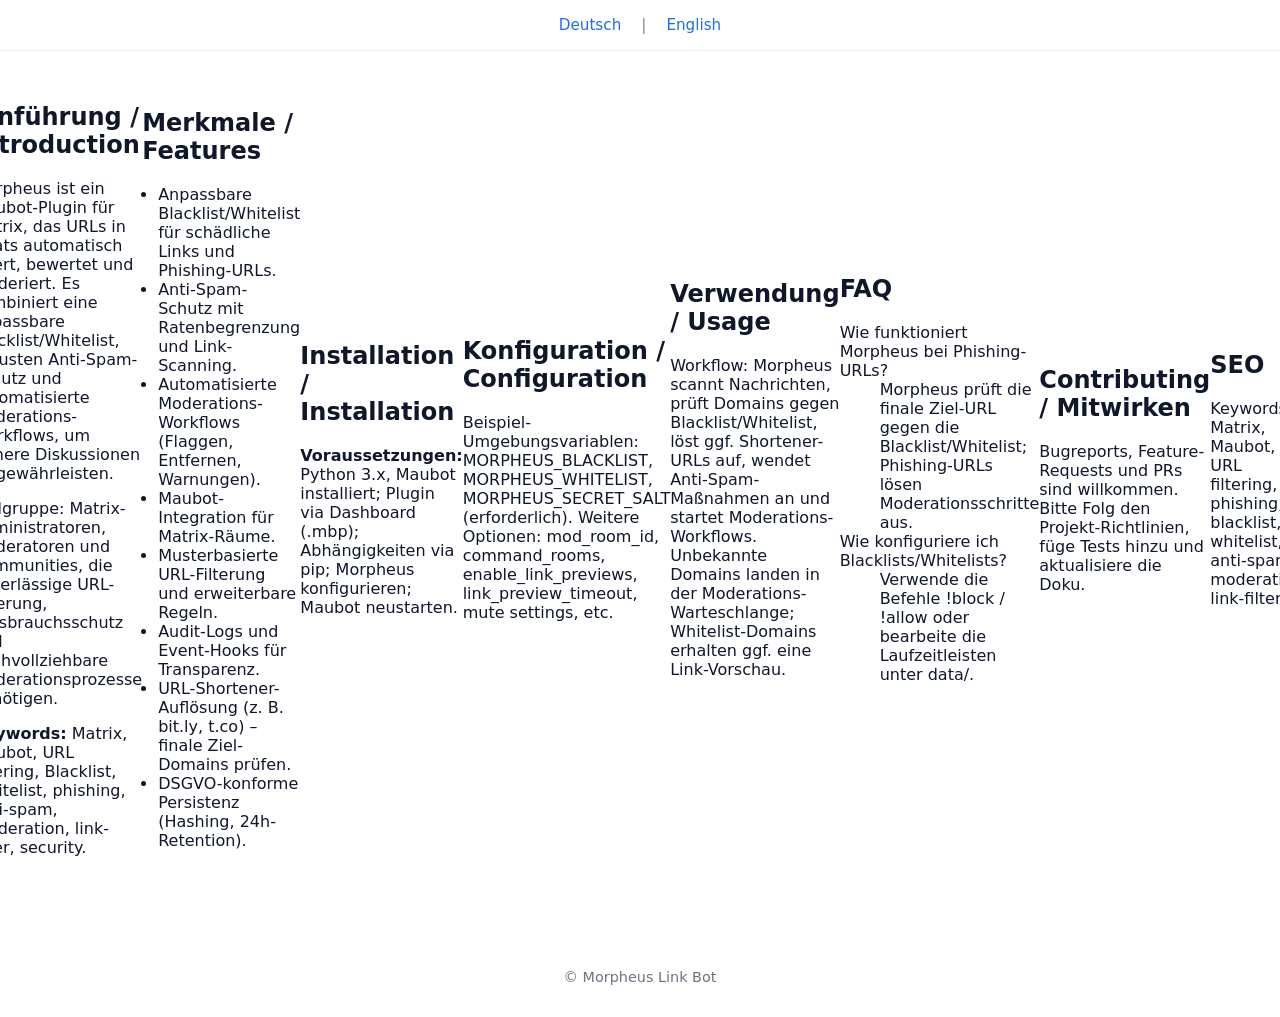
==== de/index.html @ a9783d99 "gh-pages test" ====
<!doctype html>
<html lang="de">
<head>
  <meta charset="utf-8" />
  <meta name="viewport" content="width=device-width, initial-scale=1" />
  <title>Morpheus Link Bot — Erweiterte URL-Filterung für Matrix</title>
  <meta name="description" content="Morpheus ist ein Maubot-Plugin für Matrix. Automatisierte URL-Filterung mit Blacklist/Whitelist, Anti-Spam und Moderations-Workflows. Vollständig DSGVO-konform." />
  <link rel="stylesheet" href="../assets/css/styles.css" />
  <link rel="alternate" href="../en/index.html" hreflang="en" />
  <link rel="alternate" href="index.html" hreflang="de" />
</head>
<body>
  <header class="site-header">
    <nav class="lang-switch" aria-label="Language switcher">
      <a href="index.html" class="lang-link" title="Deutsch">Deutsch</a>
      <span class="sep" aria-hidden="true">|</span>
      <a href="../en/index.html" class="lang-link" title="English">English</a>
    </nav>
  </header>
  <main class="container">
    <section id="intro">
      <h2>Einführung / Introduction</h2>
      <p>
        Morpheus ist ein Maubot-Plugin für Matrix, das URLs in Chats automatisch filtert, bewertet und moderiert.
        Es kombiniert eine anpassbare Blacklist/Whitelist, robusten Anti-Spam-Schutz und automatisierte Moderations-Workflows,
        um sichere Diskussionen zu gewährleisten.
      </p>
      <p>
        Zielgruppe: Matrix-Administratoren, Moderatoren und Communities, die zuverlässige URL-Filterung,
        Missbrauchsschutz und nachvollziehbare Moderationsprozesse benötigen.
      </p>
      <p><strong>Keywords:</strong> Matrix, Maubot, URL filtering, Blacklist, Whitelist, phishing, anti-spam, moderation, link-filter, security.</p>
    </section>

    <section id="features">
      <h2>Merkmale / Features</h2>
      <ul>
        <li>Anpassbare Blacklist/Whitelist für schädliche Links und Phishing-URLs.</li>
        <li>Anti-Spam-Schutz mit Ratenbegrenzung und Link-Scanning.</li>
        <li>Automatisierte Moderations-Workflows (Flaggen, Entfernen, Warnungen).</li>
        <li>Maubot-Integration für Matrix-Räume.</li>
        <li>Musterbasierte URL-Filterung und erweiterbare Regeln.</li>
        <li>Audit-Logs und Event-Hooks für Transparenz.</li>
        <li>URL-Shortener-Auflösung (z. B. bit.ly, t.co) – finale Ziel-Domains prüfen.</li>
        <li>DSGVO-konforme Persistenz (Hashing, 24h-Retention).</li>
      </ul>
    </section>

    <section id="installation">
      <h2>Installation / Installation</h2>
      <p><strong>Voraussetzungen:</strong> Python 3.x, Maubot installiert; Plugin via Dashboard (.mbp); Abhängigkeiten via pip; Morpheus konfigurieren; Maubot neustarten.</p>
    </section>

    <section id="configuration">
      <h2>Konfiguration / Configuration</h2>
      <p>Beispiel-Umgebungsvariablen: MORPHEUS_BLACKLIST, MORPHEUS_WHITELIST, MORPHEUS_SECRET_SALT (erforderlich). Weitere Optionen: mod_room_id, command_rooms, enable_link_previews, link_preview_timeout, mute settings, etc.</p>
    </section>

    <section id="usage">
      <h2>Verwendung / Usage</h2>
      <p>Workflow: Morpheus scannt Nachrichten, prüft Domains gegen Blacklist/Whitelist, löst ggf. Shortener-URLs auf, wendet Anti-Spam-Maßnahmen an und startet Moderations-Workflows. Unbekannte Domains landen in der Moderations-Warteschlange; Whitelist-Domains erhalten ggf. eine Link-Vorschau.</p>
    </section>

    <section id="faq">
      <h2>FAQ</h2>
      <dl>
        <dt>Wie funktioniert Morpheus bei Phishing-URLs?</dt>
        <dd>Mor­pheus prüft die finale Ziel-URL gegen die Blacklist/Whitelist; Phishing-URLs lösen Moderationsschritte aus.</dd>
        <dt>Wie konfiguriere ich Blacklists/Whitelists?</dt>
        <dd>Verwende die Befehle !block / !allow oder bearbeite die Laufzeitleisten unter data/.</dd>
      </dl>
    </section>

    <section id="contributing">
      <h2>Contributing / Mitwirken</h2>
      <p>Bugreports, Feature-Requests und PRs sind willkommen. Bitte Folg den Projekt-Richtlinien, füge Tests hinzu und aktualisiere die Doku.</p>
    </section>

    <section id="seo">
      <h2>SEO</h2>
      <p>Keywords: Matrix, Maubot, URL filtering, phishing, blacklist, whitelist, anti-spam, moderation, link-filter.</p>
    </section>
  </main>
  <footer class="footer">© Morpheus Link Bot</footer>
</body>
</html>
---- assets/css/styles.css ----
:root {
  --bg: #ffffff;
  --fg: #0f172a;
  --link: #1f6feb;
  --muted: #6b7280;
}
html, body { margin: 0; padding: 0; font-family: system-ui, -apple-system, 'Segoe UI', Roboto, Arial, sans-serif; color: var(--fg); background: var(--bg); }
.site-header { padding: 1rem; border-bottom: 1px solid #eee; }
.lang-switch, .container { display: flex; justify-content: center; align-items: center; }
.lang-switch { gap: 1rem; font-size: 0.95rem; }
.lang-link { color: var(--link); text-decoration: none; }
.sep { margin: 0 0.25rem; color: #888; }
.container { padding: 2rem; max-width: 980px; margin: 0 auto; }
.hero { text-align: center; padding: 2rem 0; }
.cta-row { display: flex; gap: 1rem; justify-content: center; margin-top: 1rem; }
.cta { display: inline-block; padding: 0.75rem 1.25rem; border-radius: 6px; background: #1f6feb; color: white; text-decoration: none; }
.footer { text-align: center; padding: 2rem 0; color: #6b7280; font-size: 0.9rem; }
section ul { padding-left: 1em; }
section { margin-bottom: 2rem; }
@media (max-width: 700px) { .container { padding: 1em; } }
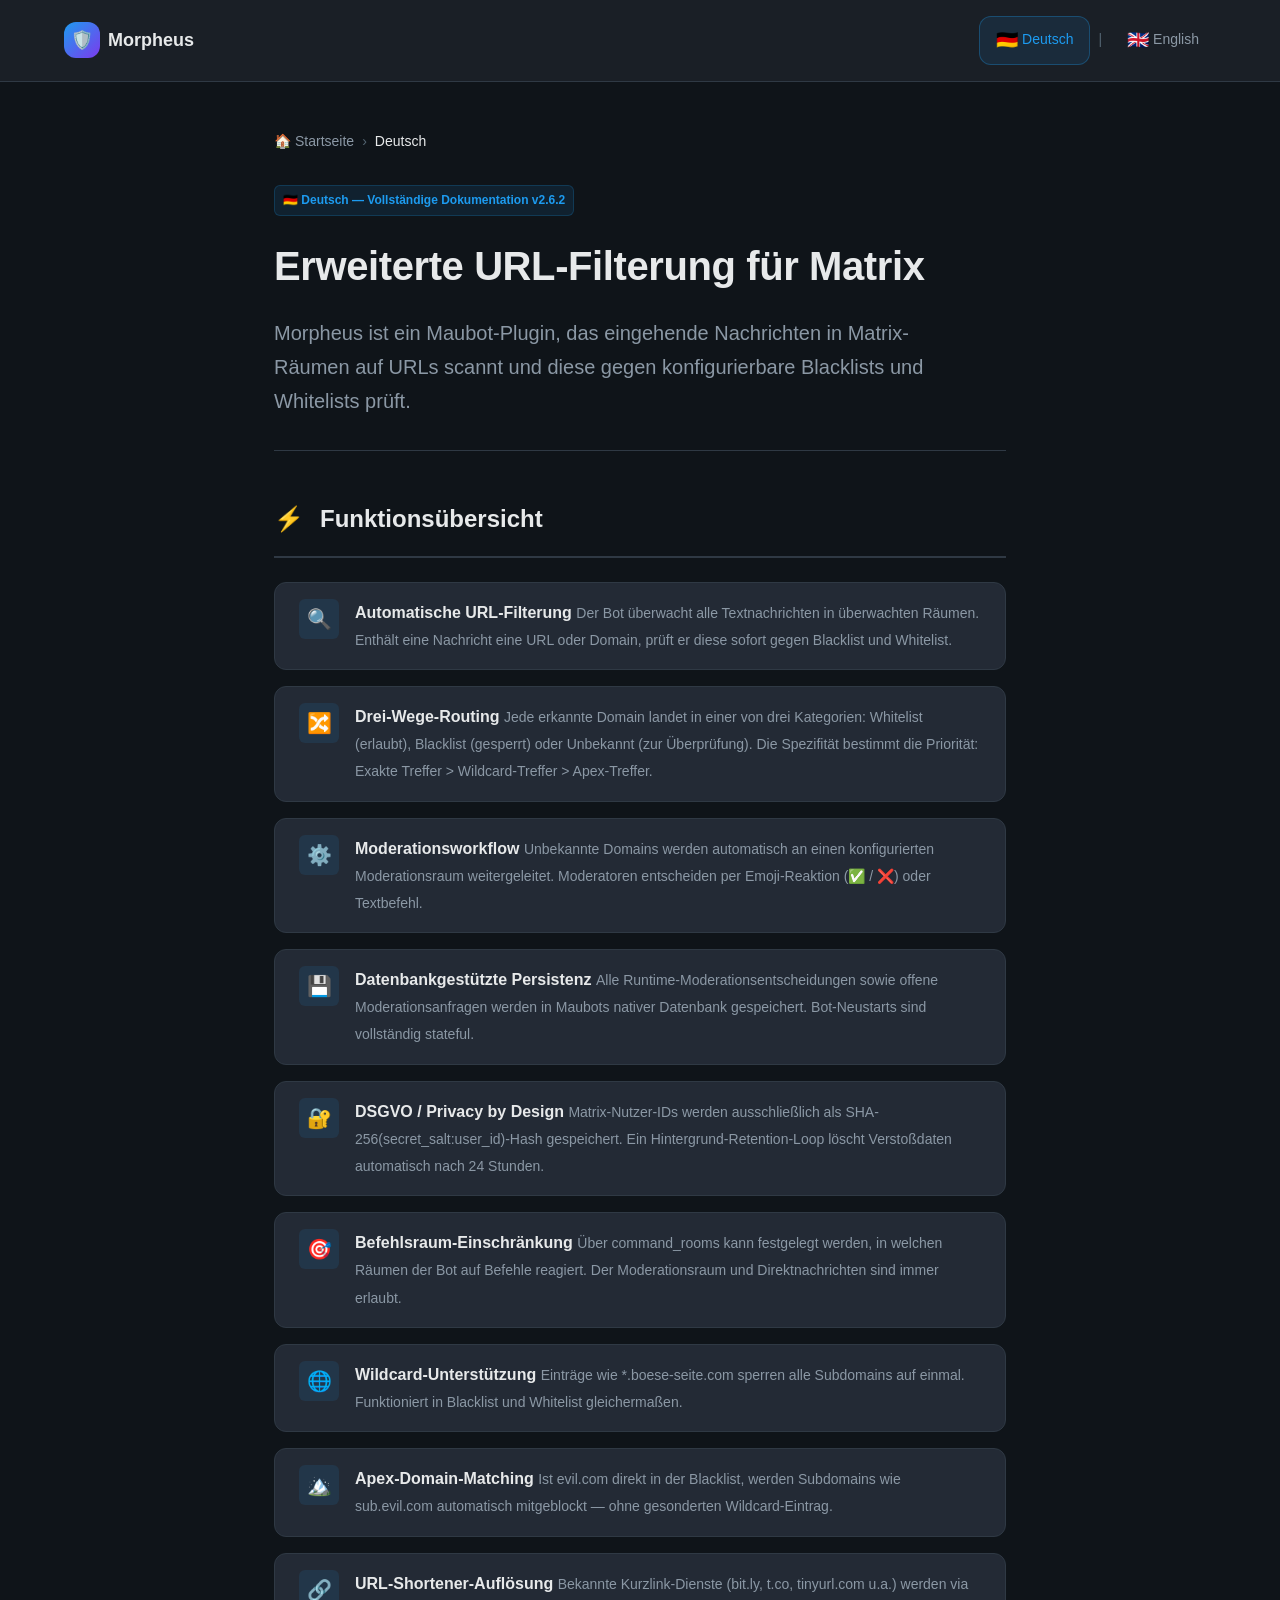
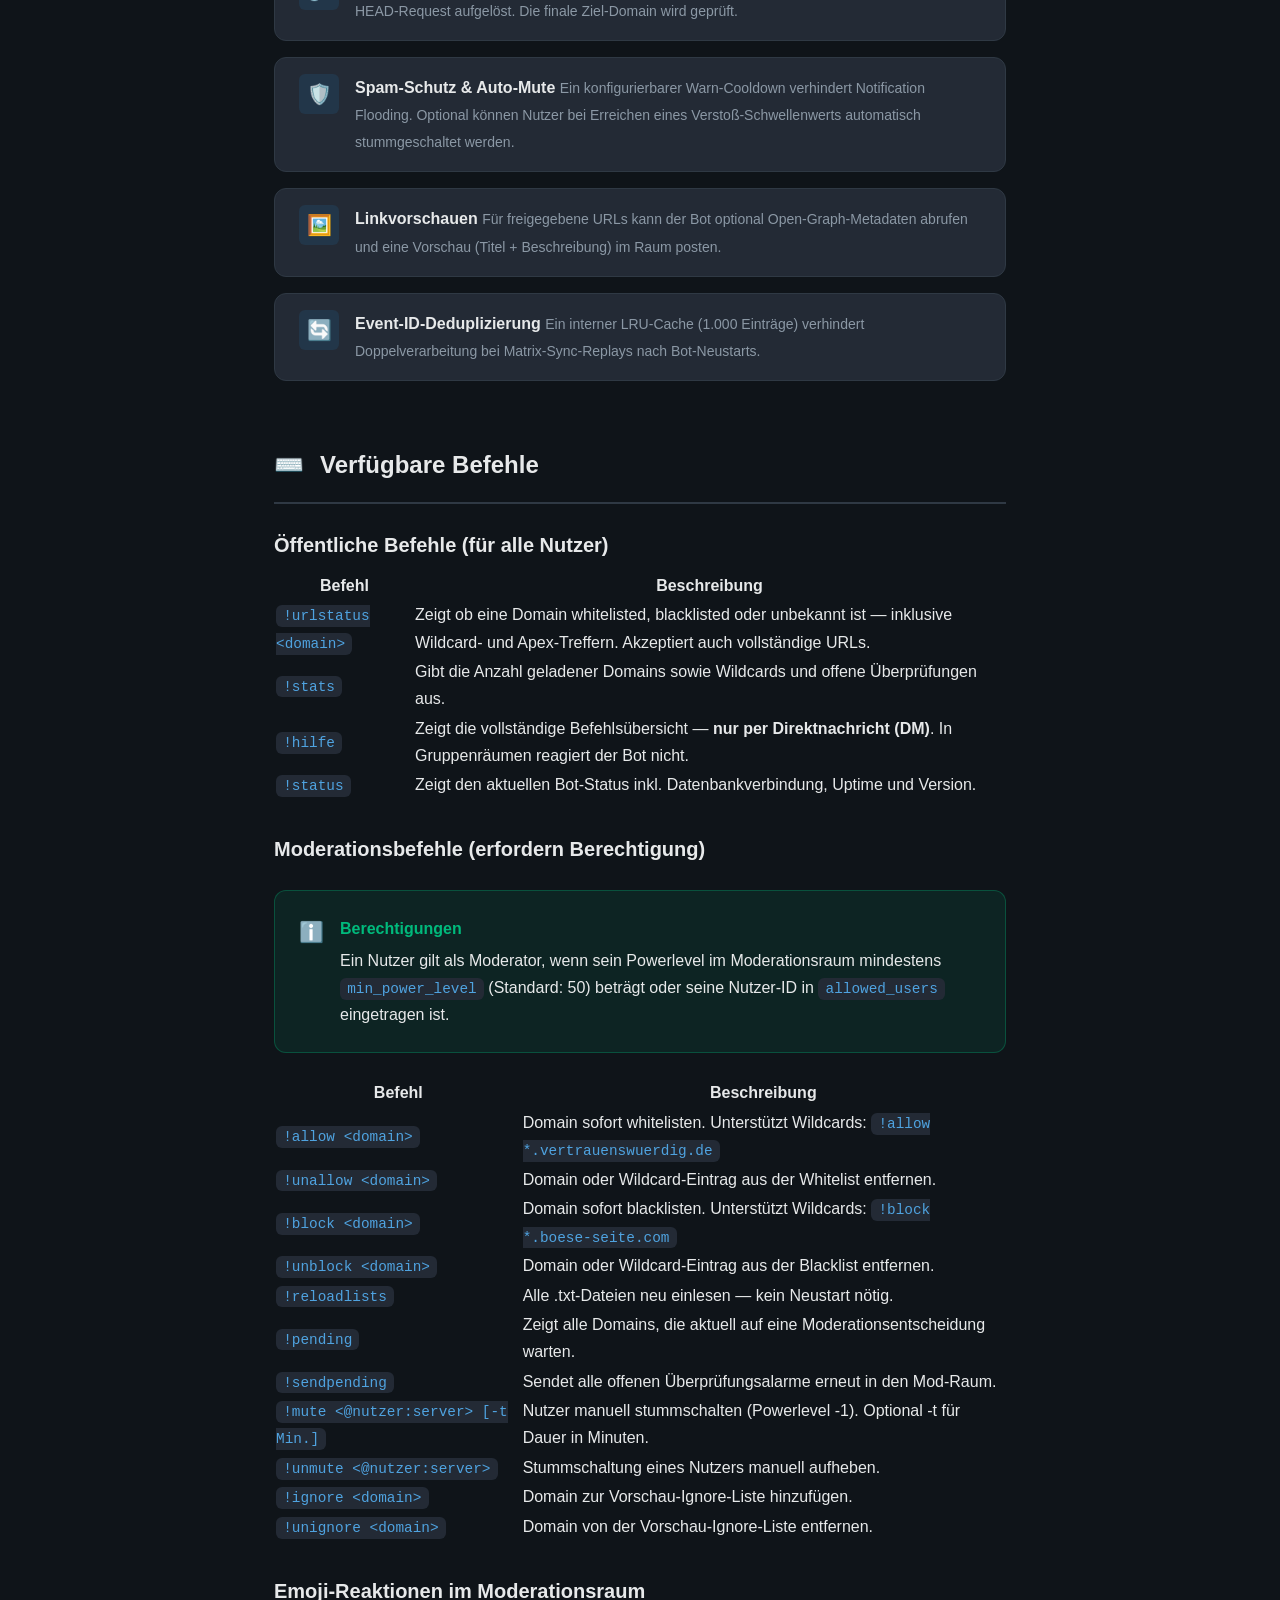
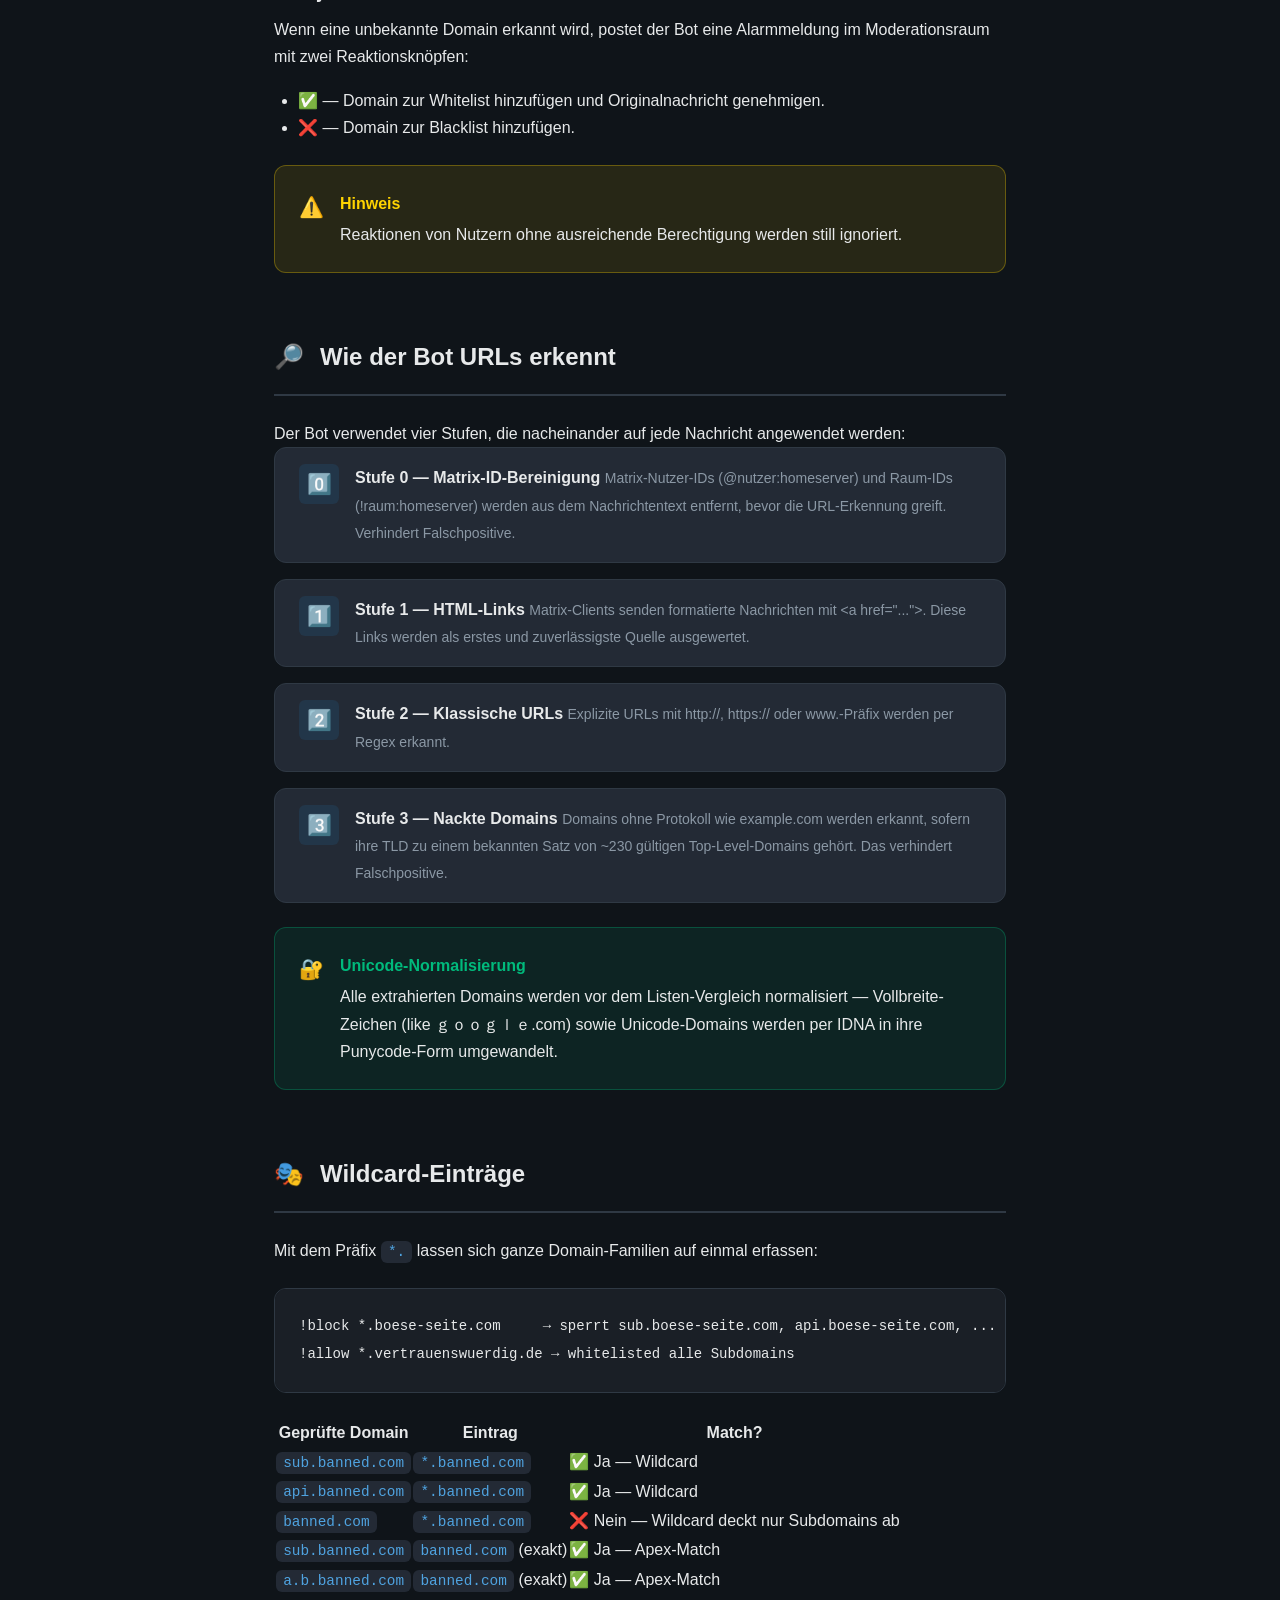
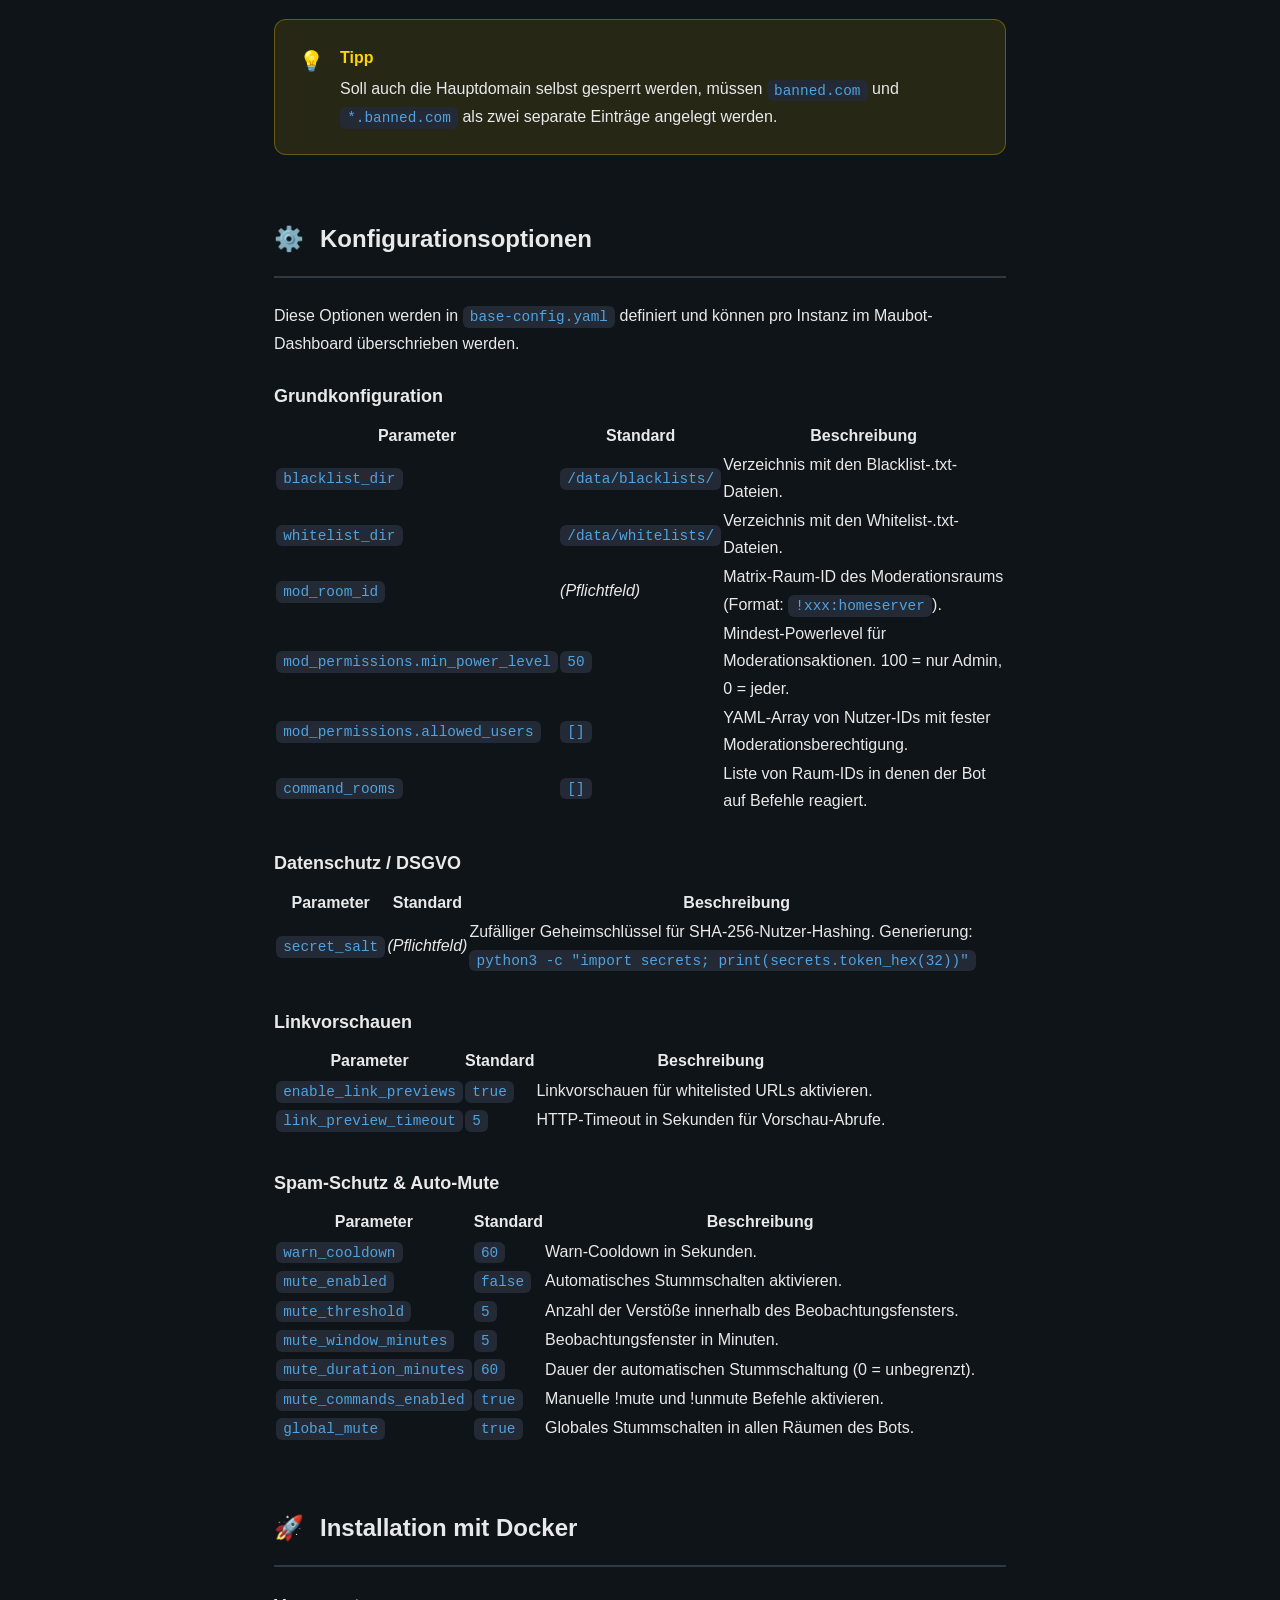
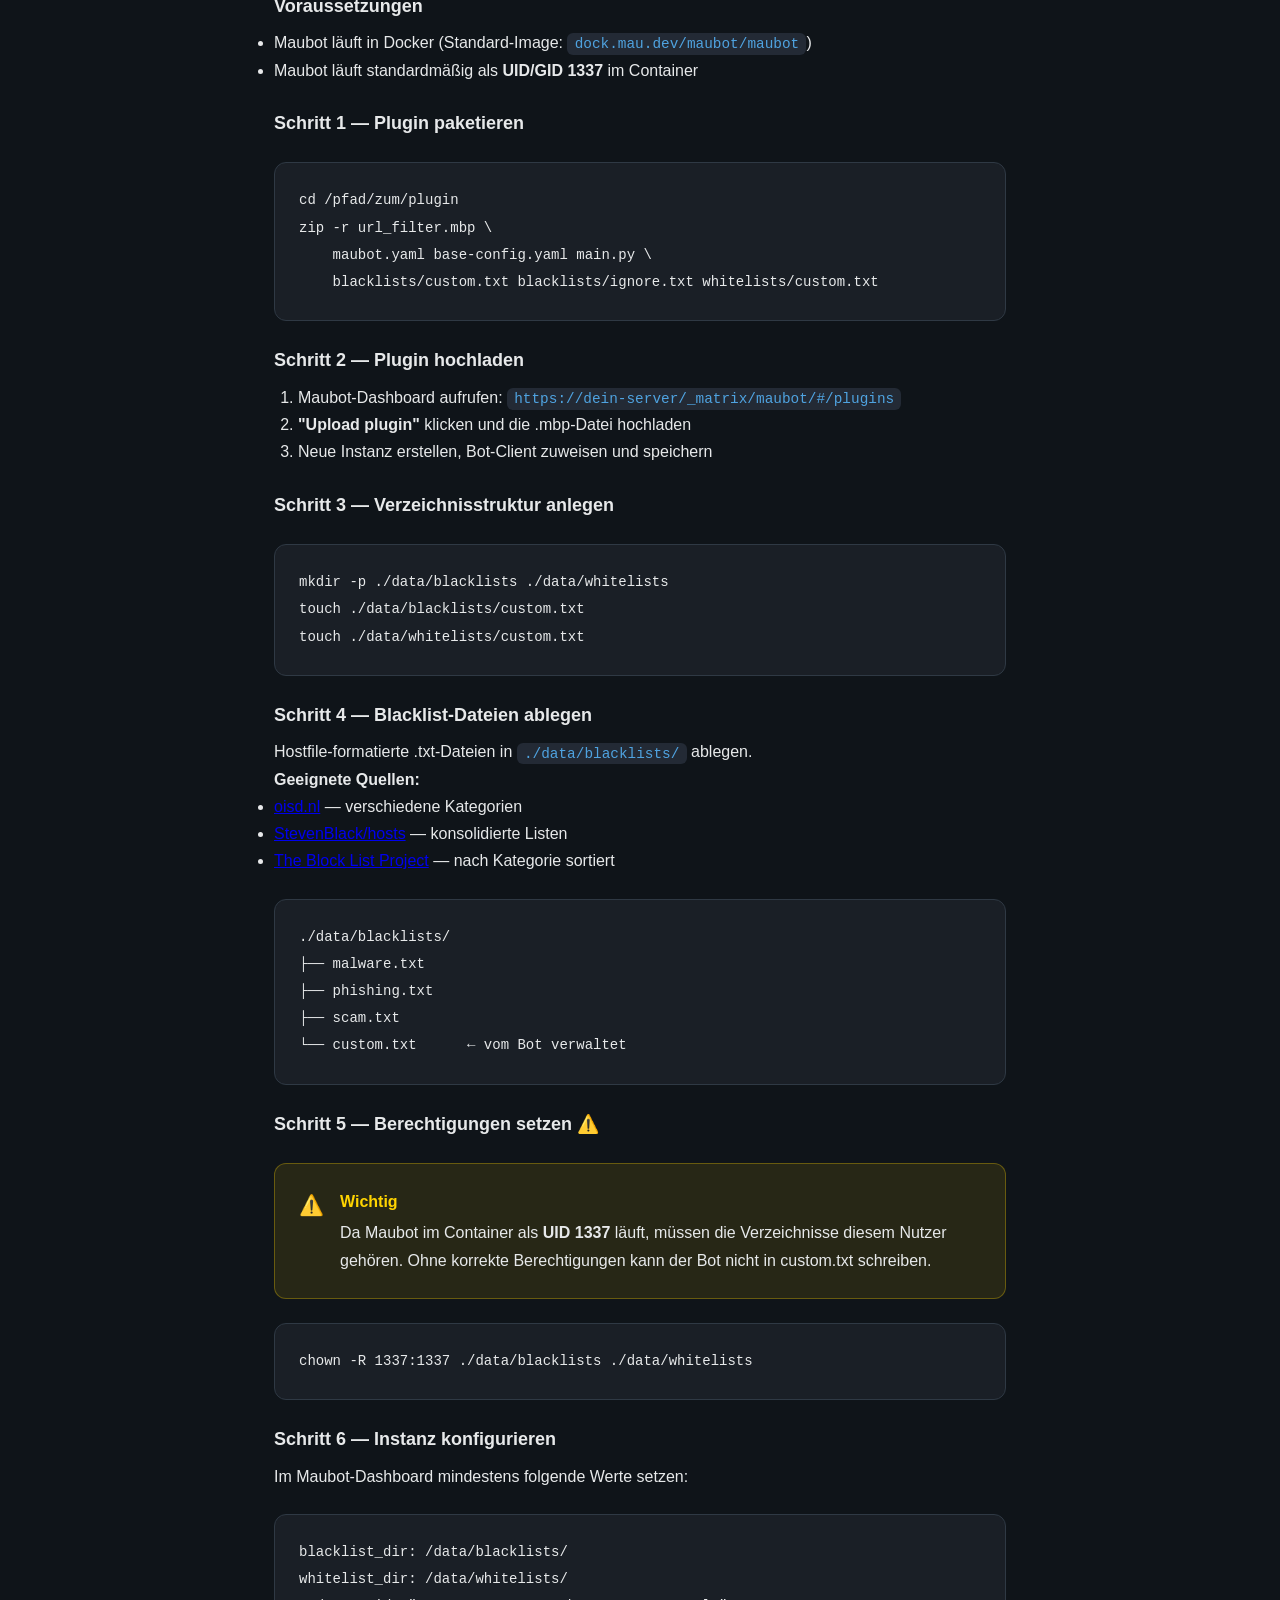
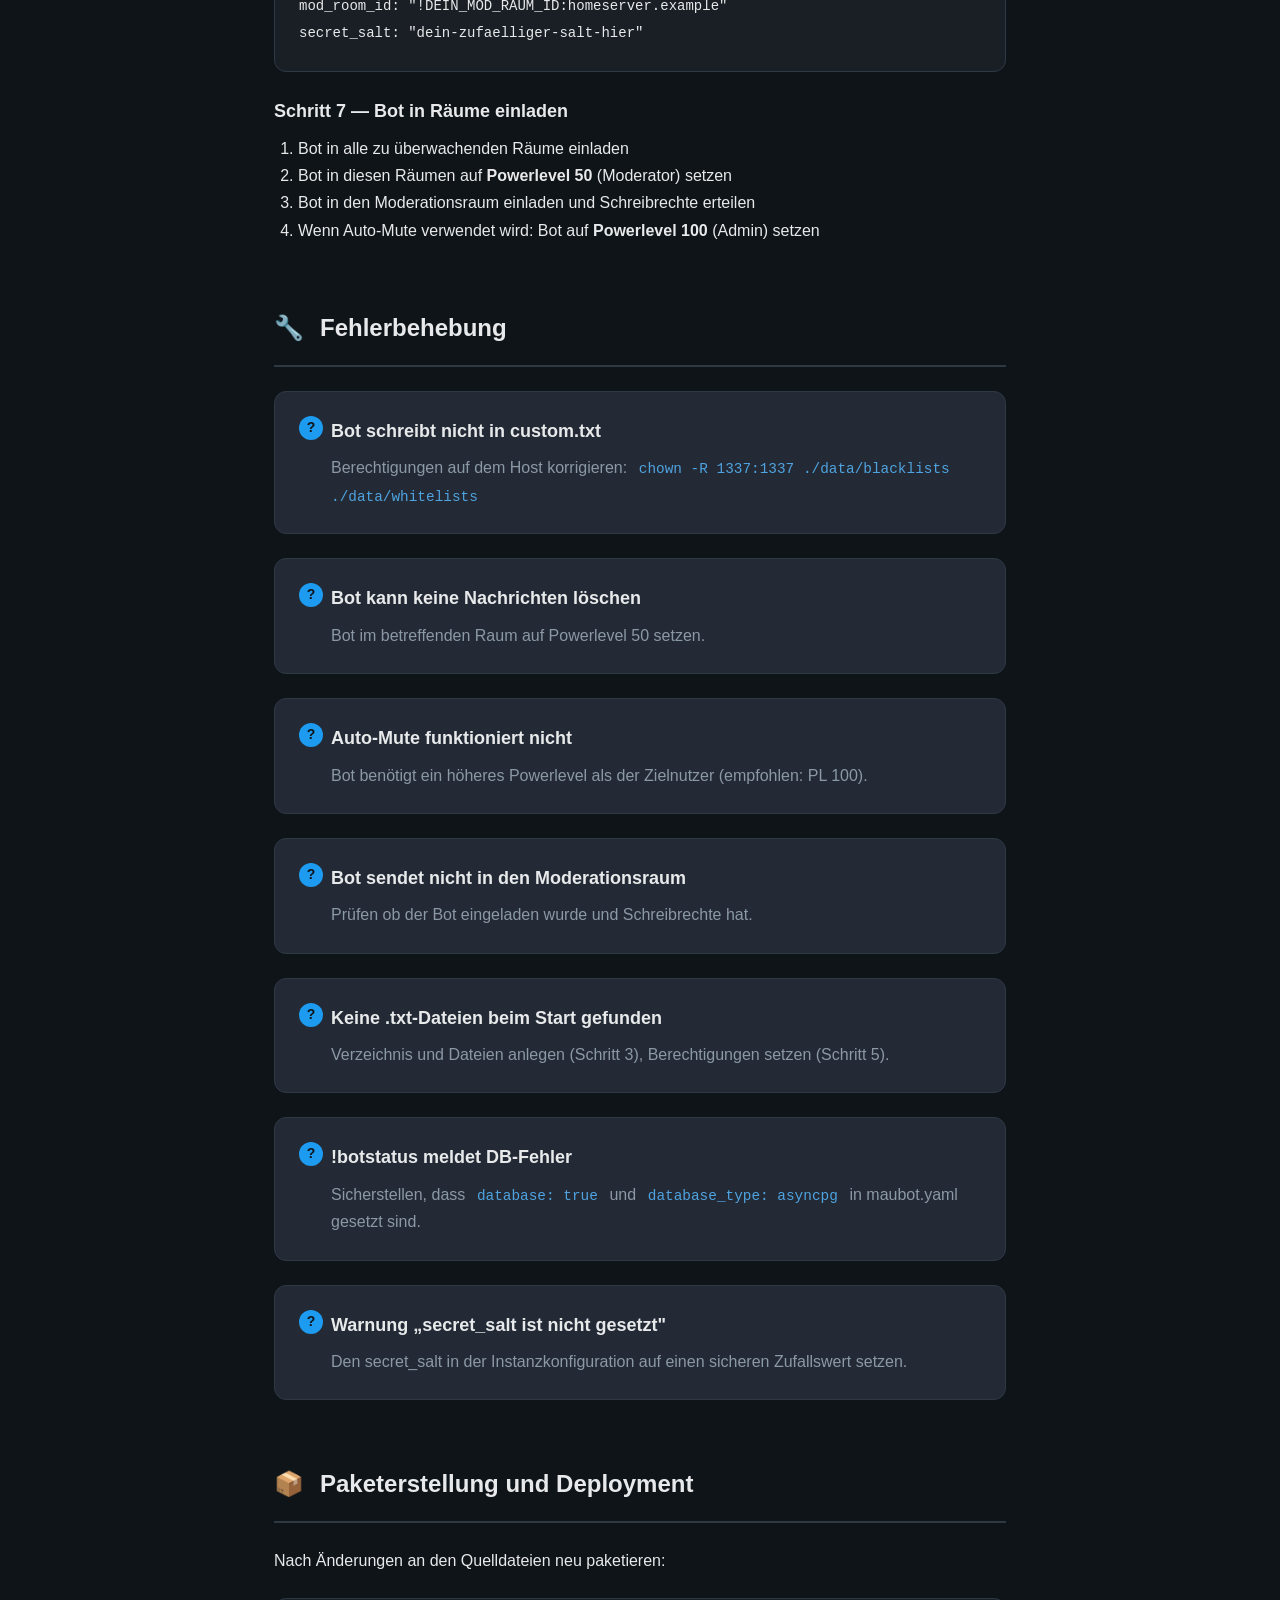
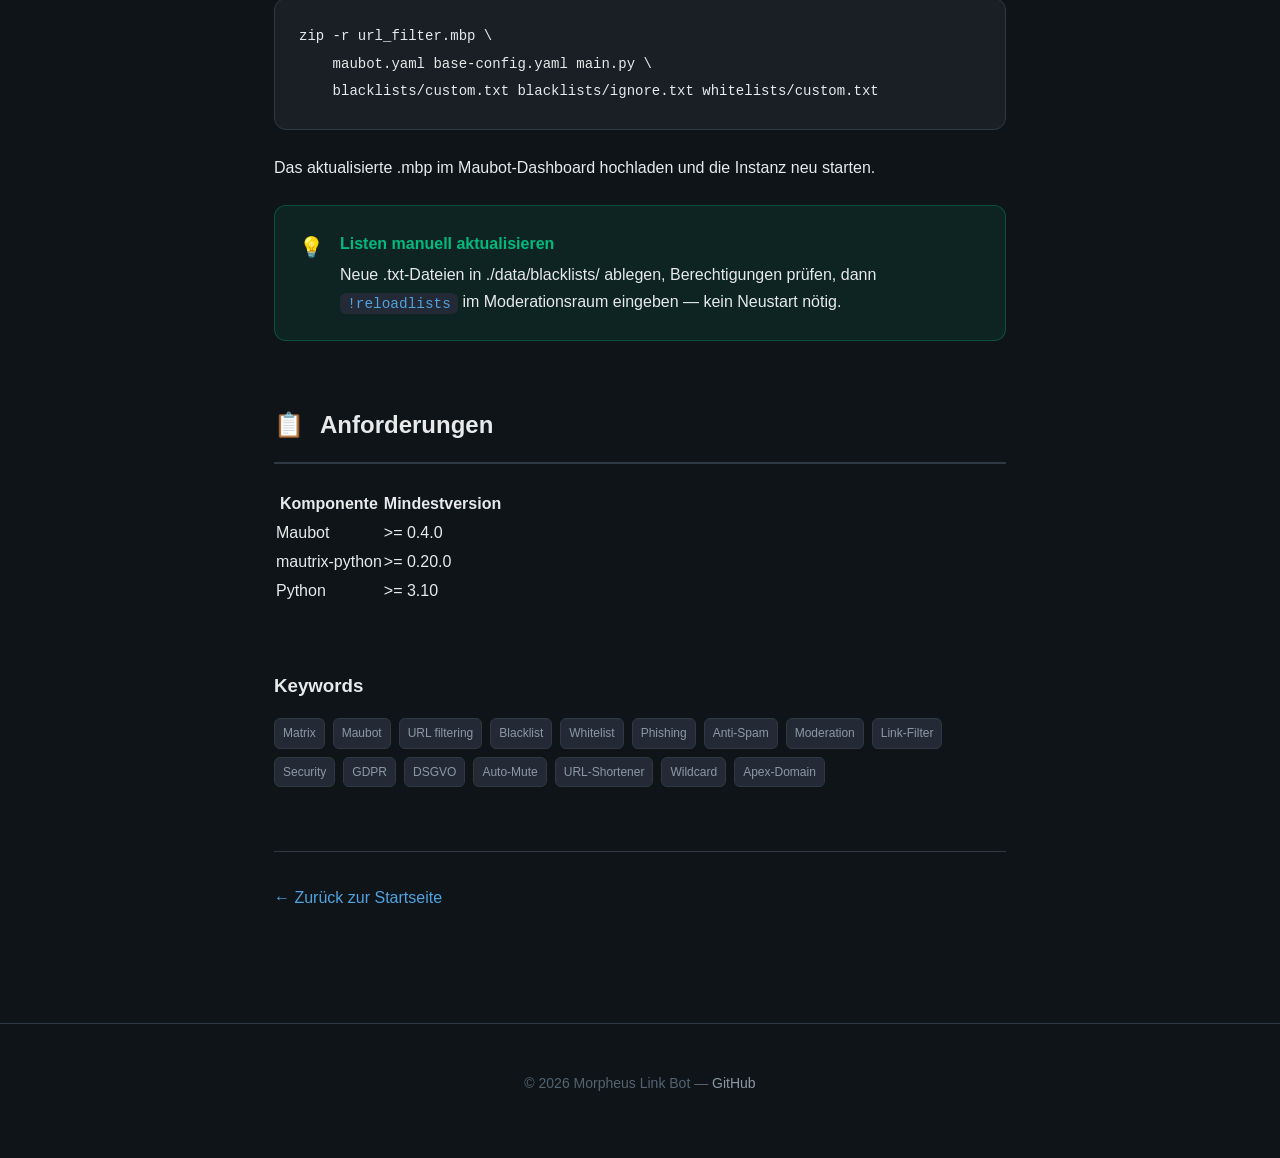
==== commit da2bf640: "gh-update" ====
--- a/de/index.html
+++ b/de/index.html
@@ -4,83 +4,806 @@
   <meta charset="utf-8" />
   <meta name="viewport" content="width=device-width, initial-scale=1" />
   <title>Morpheus Link Bot — Erweiterte URL-Filterung für Matrix</title>
-  <meta name="description" content="Morpheus ist ein Maubot-Plugin für Matrix. Automatisierte URL-Filterung mit Blacklist/Whitelist, Anti-Spam und Moderations-Workflows. Vollständig DSGVO-konform." />
+  <meta name="description" content="Morpheus ist ein Maubot-Plugin für Matrix. Automatisierte URL-Filterung mit Blacklist/Whitelist, Anti-Spam und DSGVO-konformer Moderation." />
+  <link rel="canonical" href="https://m2tecdev.github.io/morpheus-link-bot/de/" />
+
+  <!-- Open Graph -->
+  <meta property="og:type" content="article" />
+  <meta property="og:url" content="https://m2tecdev.github.io/morpheus-link-bot/de/" />
+  <meta property="og:title" content="Morpheus Link Bot — Erweiterte URL-Filterung für Matrix" />
+  <meta property="og:description" content="Maubot-Plugin für Matrix: URL-Filterung, Blacklist/Whitelist, Anti-Spam und DSGVO-konforme Moderations-Workflows." />
+  <meta property="og:locale" content="de_DE" />
+  <meta property="og:locale:alternate" content="en_GB" />
+
+  <!-- Twitter Card -->
+  <meta name="twitter:card" content="summary" />
+  <meta name="twitter:title" content="Morpheus Link Bot — Erweiterte URL-Filterung für Matrix" />
+  <meta name="twitter:description" content="Maubot-Plugin für Matrix: URL-Filterung, Anti-Spam und Moderation." />
+
+  <!-- hreflang -->
+  <link rel="alternate" href="https://m2tecdev.github.io/morpheus-link-bot/de/" hreflang="de" />
+  <link rel="alternate" href="https://m2tecdev.github.io/morpheus-link-bot/en/" hreflang="en" />
+
+  <!-- Stylesheet -->
   <link rel="stylesheet" href="../assets/css/styles.css" />
-  <link rel="alternate" href="../en/index.html" hreflang="en" />
-  <link rel="alternate" href="index.html" hreflang="de" />
 </head>
 <body>
+  <!-- Skip Link für Barrierefreiheit -->
+  <a href="#main-content" class="skip-link">Zum Hauptinhalt springen</a>
+
+  <!-- Header -->
   <header class="site-header">
-    <nav class="lang-switch" aria-label="Language switcher">
-      <a href="index.html" class="lang-link" title="Deutsch">Deutsch</a>
-      <span class="sep" aria-hidden="true">|</span>
-      <a href="../en/index.html" class="lang-link" title="English">English</a>
-    </nav>
+    <div class="container">
+      <div class="header-inner">
+        <a href="../" class="logo">
+          <span class="logo-icon">🛡️</span>
+          <span>Morpheus</span>
+        </a>
+
+        <!-- Mobile Menu Toggle -->
+        <button class="mobile-menu-toggle" aria-label="Menü öffnen" onclick="document.querySelector('.lang-switch').classList.toggle('open')">☰</button>
+
+        <!-- Language Switcher -->
+        <nav class="lang-switch" aria-label="Sprachauswahl">
+          <a href="./" class="lang-link active" hreflang="de">
+            <span class="lang-flag">🇩🇪</span>
+            <span>Deutsch</span>
+          </a>
+          <span class="lang-sep" aria-hidden="true">|</span>
+          <a href="../en/" class="lang-link" hreflang="en">
+            <span class="lang-flag">🇬🇧</span>
+            <span>English</span>
+          </a>
+        </nav>
+      </div>
+    </div>
   </header>
-  <main class="container">
-    <section id="intro">
-      <h2>Einführung / Introduction</h2>
-      <p>
-        Morpheus ist ein Maubot-Plugin für Matrix, das URLs in Chats automatisch filtert, bewertet und moderiert.
-        Es kombiniert eine anpassbare Blacklist/Whitelist, robusten Anti-Spam-Schutz und automatisierte Moderations-Workflows,
-        um sichere Diskussionen zu gewährleisten.
-      </p>
-      <p>
-        Zielgruppe: Matrix-Administratoren, Moderatoren und Communities, die zuverlässige URL-Filterung,
-        Missbrauchsschutz und nachvollziehbare Moderationsprozesse benötigen.
-      </p>
-      <p><strong>Keywords:</strong> Matrix, Maubot, URL filtering, Blacklist, Whitelist, phishing, anti-spam, moderation, link-filter, security.</p>
-    </section>
-
-    <section id="features">
-      <h2>Merkmale / Features</h2>
-      <ul>
-        <li>Anpassbare Blacklist/Whitelist für schädliche Links und Phishing-URLs.</li>
-        <li>Anti-Spam-Schutz mit Ratenbegrenzung und Link-Scanning.</li>
-        <li>Automatisierte Moderations-Workflows (Flaggen, Entfernen, Warnungen).</li>
-        <li>Maubot-Integration für Matrix-Räume.</li>
-        <li>Musterbasierte URL-Filterung und erweiterbare Regeln.</li>
-        <li>Audit-Logs und Event-Hooks für Transparenz.</li>
-        <li>URL-Shortener-Auflösung (z. B. bit.ly, t.co) – finale Ziel-Domains prüfen.</li>
-        <li>DSGVO-konforme Persistenz (Hashing, 24h-Retention).</li>
-      </ul>
-    </section>
-
-    <section id="installation">
-      <h2>Installation / Installation</h2>
-      <p><strong>Voraussetzungen:</strong> Python 3.x, Maubot installiert; Plugin via Dashboard (.mbp); Abhängigkeiten via pip; Morpheus konfigurieren; Maubot neustarten.</p>
-    </section>
-
-    <section id="configuration">
-      <h2>Konfiguration / Configuration</h2>
-      <p>Beispiel-Umgebungsvariablen: MORPHEUS_BLACKLIST, MORPHEUS_WHITELIST, MORPHEUS_SECRET_SALT (erforderlich). Weitere Optionen: mod_room_id, command_rooms, enable_link_previews, link_preview_timeout, mute settings, etc.</p>
-    </section>
-
-    <section id="usage">
-      <h2>Verwendung / Usage</h2>
-      <p>Workflow: Morpheus scannt Nachrichten, prüft Domains gegen Blacklist/Whitelist, löst ggf. Shortener-URLs auf, wendet Anti-Spam-Maßnahmen an und startet Moderations-Workflows. Unbekannte Domains landen in der Moderations-Warteschlange; Whitelist-Domains erhalten ggf. eine Link-Vorschau.</p>
-    </section>
-
-    <section id="faq">
-      <h2>FAQ</h2>
-      <dl>
-        <dt>Wie funktioniert Morpheus bei Phishing-URLs?</dt>
-        <dd>Mor­pheus prüft die finale Ziel-URL gegen die Blacklist/Whitelist; Phishing-URLs lösen Moderationsschritte aus.</dd>
-        <dt>Wie konfiguriere ich Blacklists/Whitelists?</dt>
-        <dd>Verwende die Befehle !block / !allow oder bearbeite die Laufzeitleisten unter data/.</dd>
-      </dl>
-    </section>
-
-    <section id="contributing">
-      <h2>Contributing / Mitwirken</h2>
-      <p>Bugreports, Feature-Requests und PRs sind willkommen. Bitte Folg den Projekt-Richtlinien, füge Tests hinzu und aktualisiere die Doku.</p>
-    </section>
-
-    <section id="seo">
-      <h2>SEO</h2>
-      <p>Keywords: Matrix, Maubot, URL filtering, phishing, blacklist, whitelist, anti-spam, moderation, link-filter.</p>
-    </section>
+
+  <!-- Main Content -->
+  <main id="main-content">
+    <div class="container content-container">
+
+      <!-- Breadcrumb Navigation -->
+      <nav class="breadcrumb" aria-label="Breadcrumb">
+        <a href="../" class="breadcrumb-link">
+          <span>🏠</span>
+          <span>Startseite</span>
+        </a>
+        <span class="breadcrumb-sep" aria-hidden="true">›</span>
+        <span class="breadcrumb-current" aria-current="page">Deutsch</span>
+      </nav>
+
+      <!-- Language Badge -->
+      <div class="lang-badge">
+        🇩🇪 Deutsch — Vollständige Dokumentation v2.6.2
+      </div>
+
+      <!-- Page Header -->
+      <header class="page-header">
+        <h1 class="page-title">Erweiterte URL-Filterung für Matrix</h1>
+        <p class="page-subtitle">
+          Morpheus ist ein Maubot-Plugin, das eingehende Nachrichten in Matrix-Räumen
+          auf URLs scannt und diese gegen konfigurierbare Blacklists und Whitelists prüft.
+        </p>
+      </header>
+
+      <!-- Funktionsübersicht -->
+      <section class="content-section" id="features-overview">
+        <h2 class="section-title">
+          <span class="section-icon">⚡</span>
+          Funktionsübersicht
+        </h2>
+
+        <div class="feature-list">
+          <div class="feature-item">
+            <span class="feature-icon">🔍</span>
+            <div class="feature-text">
+              <span class="feature-title">Automatische URL-Filterung</span>
+              <span class="feature-desc">Der Bot überwacht alle Textnachrichten in überwachten Räumen. Enthält eine Nachricht eine URL oder Domain, prüft er diese sofort gegen Blacklist und Whitelist.</span>
+            </div>
+          </div>
+
+          <div class="feature-item">
+            <span class="feature-icon">🔀</span>
+            <div class="feature-text">
+              <span class="feature-title">Drei-Wege-Routing</span>
+              <span class="feature-desc">Jede erkannte Domain landet in einer von drei Kategorien: Whitelist (erlaubt), Blacklist (gesperrt) oder Unbekannt (zur Überprüfung). Die Spezifität bestimmt die Priorität: Exakte Treffer > Wildcard-Treffer > Apex-Treffer.</span>
+            </div>
+          </div>
+
+          <div class="feature-item">
+            <span class="feature-icon">⚙️</span>
+            <div class="feature-text">
+              <span class="feature-title">Moderationsworkflow</span>
+              <span class="feature-desc">Unbekannte Domains werden automatisch an einen konfigurierten Moderationsraum weitergeleitet. Moderatoren entscheiden per Emoji-Reaktion (✅ / ❌) oder Textbefehl.</span>
+            </div>
+          </div>
+
+          <div class="feature-item">
+            <span class="feature-icon">💾</span>
+            <div class="feature-text">
+              <span class="feature-title">Datenbankgestützte Persistenz</span>
+              <span class="feature-desc">Alle Runtime-Moderationsentscheidungen sowie offene Moderationsanfragen werden in Maubots nativer Datenbank gespeichert. Bot-Neustarts sind vollständig stateful.</span>
+            </div>
+          </div>
+
+          <div class="feature-item">
+            <span class="feature-icon">🔐</span>
+            <div class="feature-text">
+              <span class="feature-title">DSGVO / Privacy by Design</span>
+              <span class="feature-desc">Matrix-Nutzer-IDs werden ausschließlich als SHA-256(secret_salt:user_id)-Hash gespeichert. Ein Hintergrund-Retention-Loop löscht Verstoßdaten automatisch nach 24 Stunden.</span>
+            </div>
+          </div>
+
+          <div class="feature-item">
+            <span class="feature-icon">🎯</span>
+            <div class="feature-text">
+              <span class="feature-title">Befehlsraum-Einschränkung</span>
+              <span class="feature-desc">Über command_rooms kann festgelegt werden, in welchen Räumen der Bot auf Befehle reagiert. Der Moderationsraum und Direktnachrichten sind immer erlaubt.</span>
+            </div>
+          </div>
+
+          <div class="feature-item">
+            <span class="feature-icon">🌐</span>
+            <div class="feature-text">
+              <span class="feature-title">Wildcard-Unterstützung</span>
+              <span class="feature-desc">Einträge wie *.boese-seite.com sperren alle Subdomains auf einmal. Funktioniert in Blacklist und Whitelist gleichermaßen.</span>
+            </div>
+          </div>
+
+          <div class="feature-item">
+            <span class="feature-icon">🏔️</span>
+            <div class="feature-text">
+              <span class="feature-title">Apex-Domain-Matching</span>
+              <span class="feature-desc">Ist evil.com direkt in der Blacklist, werden Subdomains wie sub.evil.com automatisch mitgeblockt — ohne gesonderten Wildcard-Eintrag.</span>
+            </div>
+          </div>
+
+          <div class="feature-item">
+            <span class="feature-icon">🔗</span>
+            <div class="feature-text">
+              <span class="feature-title">URL-Shortener-Auflösung</span>
+              <span class="feature-desc">Bekannte Kurzlink-Dienste (bit.ly, t.co, tinyurl.com u.a.) werden via HEAD-Request aufgelöst. Die finale Ziel-Domain wird geprüft.</span>
+            </div>
+          </div>
+
+          <div class="feature-item">
+            <span class="feature-icon">🛡️</span>
+            <div class="feature-text">
+              <span class="feature-title">Spam-Schutz & Auto-Mute</span>
+              <span class="feature-desc">Ein konfigurierbarer Warn-Cooldown verhindert Notification Flooding. Optional können Nutzer bei Erreichen eines Verstoß-Schwellenwerts automatisch stummgeschaltet werden.</span>
+            </div>
+          </div>
+
+          <div class="feature-item">
+            <span class="feature-icon">🖼️</span>
+            <div class="feature-text">
+              <span class="feature-title">Linkvorschauen</span>
+              <span class="feature-desc">Für freigegebene URLs kann der Bot optional Open-Graph-Metadaten abrufen und eine Vorschau (Titel + Beschreibung) im Raum posten.</span>
+            </div>
+          </div>
+
+          <div class="feature-item">
+            <span class="feature-icon">🔄</span>
+            <div class="feature-text">
+              <span class="feature-title">Event-ID-Deduplizierung</span>
+              <span class="feature-desc">Ein interner LRU-Cache (1.000 Einträge) verhindert Doppelverarbeitung bei Matrix-Sync-Replays nach Bot-Neustarts.</span>
+            </div>
+          </div>
+        </div>
+      </section>
+
+      <!-- Verfügbare Befehle -->
+      <section class="content-section" id="commands">
+        <h2 class="section-title">
+          <span class="section-icon">⌨️</span>
+          Verfügbare Befehle
+        </h2>
+
+        <h3 style="font-size: var(--text-xl); margin: var(--space-4) 0 var(--space-2); color: var(--color-fg);">Öffentliche Befehle (für alle Nutzer)</h3>
+
+        <div class="table-wrapper">
+          <table>
+            <thead>
+              <tr>
+                <th>Befehl</th>
+                <th>Beschreibung</th>
+              </tr>
+            </thead>
+            <tbody>
+              <tr>
+                <td><code>!urlstatus &lt;domain&gt;</code></td>
+                <td>Zeigt ob eine Domain whitelisted, blacklisted oder unbekannt ist — inklusive Wildcard- und Apex-Treffern. Akzeptiert auch vollständige URLs.</td>
+              </tr>
+              <tr>
+                <td><code>!stats</code></td>
+                <td>Gibt die Anzahl geladener Domains sowie Wildcards und offene Überprüfungen aus.</td>
+              </tr>
+              <tr>
+                <td><code>!hilfe</code></td>
+                <td>Zeigt die vollständige Befehlsübersicht — <strong>nur per Direktnachricht (DM)</strong>. In Gruppenräumen reagiert der Bot nicht.</td>
+              </tr>
+              <tr>
+                <td><code>!status</code></td>
+                <td>Zeigt den aktuellen Bot-Status inkl. Datenbankverbindung, Uptime und Version.</td>
+              </tr>
+            </tbody>
+          </table>
+        </div>
+
+        <h3 style="font-size: var(--text-xl); margin: var(--space-5) 0 var(--space-2); color: var(--color-fg);">Moderationsbefehle (erfordern Berechtigung)</h3>
+
+        <div class="info-box tip">
+          <span class="info-box-icon">ℹ️</span>
+          <div class="info-box-content">
+            <div class="info-box-title">Berechtigungen</div>
+            <p>Ein Nutzer gilt als Moderator, wenn sein Powerlevel im Moderationsraum mindestens <code>min_power_level</code> (Standard: 50) beträgt oder seine Nutzer-ID in <code>allowed_users</code> eingetragen ist.</p>
+          </div>
+        </div>
+
+        <div class="table-wrapper">
+          <table>
+            <thead>
+              <tr>
+                <th>Befehl</th>
+                <th>Beschreibung</th>
+              </tr>
+            </thead>
+            <tbody>
+              <tr>
+                <td><code>!allow &lt;domain&gt;</code></td>
+                <td>Domain sofort whitelisten. Unterstützt Wildcards: <code>!allow *.vertrauenswuerdig.de</code></td>
+              </tr>
+              <tr>
+                <td><code>!unallow &lt;domain&gt;</code></td>
+                <td>Domain oder Wildcard-Eintrag aus der Whitelist entfernen.</td>
+              </tr>
+              <tr>
+                <td><code>!block &lt;domain&gt;</code></td>
+                <td>Domain sofort blacklisten. Unterstützt Wildcards: <code>!block *.boese-seite.com</code></td>
+              </tr>
+              <tr>
+                <td><code>!unblock &lt;domain&gt;</code></td>
+                <td>Domain oder Wildcard-Eintrag aus der Blacklist entfernen.</td>
+              </tr>
+              <tr>
+                <td><code>!reloadlists</code></td>
+                <td>Alle .txt-Dateien neu einlesen — kein Neustart nötig.</td>
+              </tr>
+              <tr>
+                <td><code>!pending</code></td>
+                <td>Zeigt alle Domains, die aktuell auf eine Moderationsentscheidung warten.</td>
+              </tr>
+              <tr>
+                <td><code>!sendpending</code></td>
+                <td>Sendet alle offenen Überprüfungsalarme erneut in den Mod-Raum.</td>
+              </tr>
+              <tr>
+                <td><code>!mute &lt;@nutzer:server&gt; [-t Min.]</code></td>
+                <td>Nutzer manuell stummschalten (Powerlevel -1). Optional -t für Dauer in Minuten.</td>
+              </tr>
+              <tr>
+                <td><code>!unmute &lt;@nutzer:server&gt;</code></td>
+                <td>Stummschaltung eines Nutzers manuell aufheben.</td>
+              </tr>
+              <tr>
+                <td><code>!ignore &lt;domain&gt;</code></td>
+                <td>Domain zur Vorschau-Ignore-Liste hinzufügen.</td>
+              </tr>
+              <tr>
+                <td><code>!unignore &lt;domain&gt;</code></td>
+                <td>Domain von der Vorschau-Ignore-Liste entfernen.</td>
+              </tr>
+            </tbody>
+          </table>
+        </div>
+
+        <h3 style="font-size: var(--text-xl); margin: var(--space-5) 0 var(--space-2); color: var(--color-fg);">Emoji-Reaktionen im Moderationsraum</h3>
+
+        <p>Wenn eine unbekannte Domain erkannt wird, postet der Bot eine Alarmmeldung im Moderationsraum mit zwei Reaktionsknöpfen:</p>
+
+        <ul style="margin: var(--space-3) 0; padding-left: var(--space-4);">
+          <li><strong>✅</strong> — Domain zur Whitelist hinzufügen und Originalnachricht genehmigen.</li>
+          <li><strong>❌</strong> — Domain zur Blacklist hinzufügen.</li>
+        </ul>
+
+        <div class="info-box warning">
+          <span class="info-box-icon">⚠️</span>
+          <div class="info-box-content">
+            <div class="info-box-title">Hinweis</div>
+            <p>Reaktionen von Nutzern ohne ausreichende Berechtigung werden still ignoriert.</p>
+          </div>
+        </div>
+      </section>
+
+      <!-- Wie der Bot URLs erkennt -->
+      <section class="content-section" id="url-detection">
+        <h2 class="section-title">
+          <span class="section-icon">🔎</span>
+          Wie der Bot URLs erkennt
+        </h2>
+
+        <p>Der Bot verwendet vier Stufen, die nacheinander auf jede Nachricht angewendet werden:</p>
+
+        <div class="feature-list">
+          <div class="feature-item">
+            <span class="feature-icon">0️⃣</span>
+            <div class="feature-text">
+              <span class="feature-title">Stufe 0 — Matrix-ID-Bereinigung</span>
+              <span class="feature-desc">Matrix-Nutzer-IDs (@nutzer:homeserver) und Raum-IDs (!raum:homeserver) werden aus dem Nachrichtentext entfernt, bevor die URL-Erkennung greift. Verhindert Falschpositive.</span>
+            </div>
+          </div>
+
+          <div class="feature-item">
+            <span class="feature-icon">1️⃣</span>
+            <div class="feature-text">
+              <span class="feature-title">Stufe 1 — HTML-Links</span>
+              <span class="feature-desc">Matrix-Clients senden formatierte Nachrichten mit &lt;a href="..."&gt;. Diese Links werden als erstes und zuverlässigste Quelle ausgewertet.</span>
+            </div>
+          </div>
+
+          <div class="feature-item">
+            <span class="feature-icon">2️⃣</span>
+            <div class="feature-text">
+              <span class="feature-title">Stufe 2 — Klassische URLs</span>
+              <span class="feature-desc">Explizite URLs mit http://, https:// oder www.-Präfix werden per Regex erkannt.</span>
+            </div>
+          </div>
+
+          <div class="feature-item">
+            <span class="feature-icon">3️⃣</span>
+            <div class="feature-text">
+              <span class="feature-title">Stufe 3 — Nackte Domains</span>
+              <span class="feature-desc">Domains ohne Protokoll wie example.com werden erkannt, sofern ihre TLD zu einem bekannten Satz von ~230 gültigen Top-Level-Domains gehört. Das verhindert Falschpositive.</span>
+            </div>
+          </div>
+        </div>
+
+        <div class="info-box tip">
+          <span class="info-box-icon">🔐</span>
+          <div class="info-box-content">
+            <div class="info-box-title">Unicode-Normalisierung</div>
+            <p>Alle extrahierten Domains werden vor dem Listen-Vergleich normalisiert — Vollbreite-Zeichen (like ｇｏｏｇｌｅ.com) sowie Unicode-Domains werden per IDNA in ihre Punycode-Form umgewandelt.</p>
+          </div>
+        </div>
+      </section>
+
+      <!-- Wildcard-Einträge -->
+      <section class="content-section" id="wildcards">
+        <h2 class="section-title">
+          <span class="section-icon">🎭</span>
+          Wildcard-Einträge
+        </h2>
+
+        <p>Mit dem Präfix <code>*.</code> lassen sich ganze Domain-Familien auf einmal erfassen:</p>
+
+        <pre><code>!block *.boese-seite.com     → sperrt sub.boese-seite.com, api.boese-seite.com, ...
+!allow *.vertrauenswuerdig.de → whitelisted alle Subdomains</code></pre>
+
+        <div class="table-wrapper">
+          <table>
+            <thead>
+              <tr>
+                <th>Geprüfte Domain</th>
+                <th>Eintrag</th>
+                <th>Match?</th>
+              </tr>
+            </thead>
+            <tbody>
+              <tr>
+                <td><code>sub.banned.com</code></td>
+                <td><code>*.banned.com</code></td>
+                <td>✅ Ja — Wildcard</td>
+              </tr>
+              <tr>
+                <td><code>api.banned.com</code></td>
+                <td><code>*.banned.com</code></td>
+                <td>✅ Ja — Wildcard</td>
+              </tr>
+              <tr>
+                <td><code>banned.com</code></td>
+                <td><code>*.banned.com</code></td>
+                <td>❌ Nein — Wildcard deckt nur Subdomains ab</td>
+              </tr>
+              <tr>
+                <td><code>sub.banned.com</code></td>
+                <td><code>banned.com</code> (exakt)</td>
+                <td>✅ Ja — Apex-Match</td>
+              </tr>
+              <tr>
+                <td><code>a.b.banned.com</code></td>
+                <td><code>banned.com</code> (exakt)</td>
+                <td>✅ Ja — Apex-Match</td>
+              </tr>
+            </tbody>
+          </table>
+        </div>
+
+        <div class="info-box warning">
+          <span class="info-box-icon">💡</span>
+          <div class="info-box-content">
+            <div class="info-box-title">Tipp</div>
+            <p>Soll auch die Hauptdomain selbst gesperrt werden, müssen <code>banned.com</code> und <code>*.banned.com</code> als zwei separate Einträge angelegt werden.</p>
+          </div>
+        </div>
+      </section>
+
+      <!-- Konfigurationsoptionen -->
+      <section class="content-section" id="configuration">
+        <h2 class="section-title">
+          <span class="section-icon">⚙️</span>
+          Konfigurationsoptionen
+        </h2>
+
+        <p>Diese Optionen werden in <code>base-config.yaml</code> definiert und können pro Instanz im Maubot-Dashboard überschrieben werden.</p>
+
+        <h3 style="font-size: var(--text-lg); margin: var(--space-4) 0 var(--space-2); color: var(--color-fg);">Grundkonfiguration</h3>
+
+        <div class="table-wrapper">
+          <table>
+            <thead>
+              <tr>
+                <th>Parameter</th>
+                <th>Standard</th>
+                <th>Beschreibung</th>
+              </tr>
+            </thead>
+            <tbody>
+              <tr>
+                <td><code>blacklist_dir</code></td>
+                <td><code>/data/blacklists/</code></td>
+                <td>Verzeichnis mit den Blacklist-.txt-Dateien.</td>
+              </tr>
+              <tr>
+                <td><code>whitelist_dir</code></td>
+                <td><code>/data/whitelists/</code></td>
+                <td>Verzeichnis mit den Whitelist-.txt-Dateien.</td>
+              </tr>
+              <tr>
+                <td><code>mod_room_id</code></td>
+                <td><em>(Pflichtfeld)</em></td>
+                <td>Matrix-Raum-ID des Moderationsraums (Format: <code>!xxx:homeserver</code>).</td>
+              </tr>
+              <tr>
+                <td><code>mod_permissions.min_power_level</code></td>
+                <td><code>50</code></td>
+                <td>Mindest-Powerlevel für Moderationsaktionen. 100 = nur Admin, 0 = jeder.</td>
+              </tr>
+              <tr>
+                <td><code>mod_permissions.allowed_users</code></td>
+                <td><code>[]</code></td>
+                <td>YAML-Array von Nutzer-IDs mit fester Moderationsberechtigung.</td>
+              </tr>
+              <tr>
+                <td><code>command_rooms</code></td>
+                <td><code>[]</code></td>
+                <td>Liste von Raum-IDs in denen der Bot auf Befehle reagiert.</td>
+              </tr>
+            </tbody>
+          </table>
+        </div>
+
+        <h3 style="font-size: var(--text-lg); margin: var(--space-5) 0 var(--space-2); color: var(--color-fg);">Datenschutz / DSGVO</h3>
+
+        <div class="table-wrapper">
+          <table>
+            <thead>
+              <tr>
+                <th>Parameter</th>
+                <th>Standard</th>
+                <th>Beschreibung</th>
+              </tr>
+            </thead>
+            <tbody>
+              <tr>
+                <td><code>secret_salt</code></td>
+                <td><em>(Pflichtfeld)</em></td>
+                <td>Zufälliger Geheimschlüssel für SHA-256-Nutzer-Hashing. Generierung: <code>python3 -c "import secrets; print(secrets.token_hex(32))"</code></td>
+              </tr>
+            </tbody>
+          </table>
+        </div>
+
+        <h3 style="font-size: var(--text-lg); margin: var(--space-5) 0 var(--space-2); color: var(--color-fg);">Linkvorschauen</h3>
+
+        <div class="table-wrapper">
+          <table>
+            <thead>
+              <tr>
+                <th>Parameter</th>
+                <th>Standard</th>
+                <th>Beschreibung</th>
+              </tr>
+            </thead>
+            <tbody>
+              <tr>
+                <td><code>enable_link_previews</code></td>
+                <td><code>true</code></td>
+                <td>Linkvorschauen für whitelisted URLs aktivieren.</td>
+              </tr>
+              <tr>
+                <td><code>link_preview_timeout</code></td>
+                <td><code>5</code></td>
+                <td>HTTP-Timeout in Sekunden für Vorschau-Abrufe.</td>
+              </tr>
+            </tbody>
+          </table>
+        </div>
+
+        <h3 style="font-size: var(--text-lg); margin: var(--space-5) 0 var(--space-2); color: var(--color-fg);">Spam-Schutz & Auto-Mute</h3>
+
+        <div class="table-wrapper">
+          <table>
+            <thead>
+              <tr>
+                <th>Parameter</th>
+                <th>Standard</th>
+                <th>Beschreibung</th>
+              </tr>
+            </thead>
+            <tbody>
+              <tr>
+                <td><code>warn_cooldown</code></td>
+                <td><code>60</code></td>
+                <td>Warn-Cooldown in Sekunden.</td>
+              </tr>
+              <tr>
+                <td><code>mute_enabled</code></td>
+                <td><code>false</code></td>
+                <td>Automatisches Stummschalten aktivieren.</td>
+              </tr>
+              <tr>
+                <td><code>mute_threshold</code></td>
+                <td><code>5</code></td>
+                <td>Anzahl der Verstöße innerhalb des Beobachtungsfensters.</td>
+              </tr>
+              <tr>
+                <td><code>mute_window_minutes</code></td>
+                <td><code>5</code></td>
+                <td>Beobachtungsfenster in Minuten.</td>
+              </tr>
+              <tr>
+                <td><code>mute_duration_minutes</code></td>
+                <td><code>60</code></td>
+                <td>Dauer der automatischen Stummschaltung (0 = unbegrenzt).</td>
+              </tr>
+              <tr>
+                <td><code>mute_commands_enabled</code></td>
+                <td><code>true</code></td>
+                <td>Manuelle !mute und !unmute Befehle aktivieren.</td>
+              </tr>
+              <tr>
+                <td><code>global_mute</code></td>
+                <td><code>true</code></td>
+                <td>Globales Stummschalten in allen Räumen des Bots.</td>
+              </tr>
+            </tbody>
+          </table>
+        </div>
+      </section>
+
+      <!-- Installation -->
+      <section class="content-section" id="installation">
+        <h2 class="section-title">
+          <span class="section-icon">🚀</span>
+          Installation mit Docker
+        </h2>
+
+        <h3 style="font-size: var(--text-lg); margin: var(--space-4) 0 var(--space-2); color: var(--color-fg);">Voraussetzungen</h3>
+        <ul style="margin-bottom: var(--space-4);">
+          <li>Maubot läuft in Docker (Standard-Image: <code>dock.mau.dev/maubot/maubot</code>)</li>
+          <li>Maubot läuft standardmäßig als <strong>UID/GID 1337</strong> im Container</li>
+        </ul>
+
+        <h3 style="font-size: var(--text-lg); margin: var(--space-4) 0 var(--space-2); color: var(--color-fg);">Schritt 1 — Plugin paketieren</h3>
+        <pre><code>cd /pfad/zum/plugin
+zip -r url_filter.mbp \
+    maubot.yaml base-config.yaml main.py \
+    blacklists/custom.txt blacklists/ignore.txt whitelists/custom.txt</code></pre>
+
+        <h3 style="font-size: var(--text-lg); margin: var(--space-4) 0 var(--space-2); color: var(--color-fg);">Schritt 2 — Plugin hochladen</h3>
+        <ol style="padding-left: var(--space-4); margin-bottom: var(--space-4);">
+          <li>Maubot-Dashboard aufrufen: <code>https://dein-server/_matrix/maubot/#/plugins</code></li>
+          <li><strong>"Upload plugin"</strong> klicken und die .mbp-Datei hochladen</li>
+          <li>Neue Instanz erstellen, Bot-Client zuweisen und speichern</li>
+        </ol>
+
+        <h3 style="font-size: var(--text-lg); margin: var(--space-4) 0 var(--space-2); color: var(--color-fg);">Schritt 3 — Verzeichnisstruktur anlegen</h3>
+        <pre><code>mkdir -p ./data/blacklists ./data/whitelists
+touch ./data/blacklists/custom.txt
+touch ./data/whitelists/custom.txt</code></pre>
+
+        <h3 style="font-size: var(--text-lg); margin: var(--space-4) 0 var(--space-2); color: var(--color-fg);">Schritt 4 — Blacklist-Dateien ablegen</h3>
+        <p>Hostfile-formatierte .txt-Dateien in <code>./data/blacklists/</code> ablegen.</p>
+        <p><strong>Geeignete Quellen:</strong></p>
+        <ul style="margin-bottom: var(--space-4);">
+          <li><a href="https://oisd.nl/" target="_blank" rel="noopener">oisd.nl</a> — verschiedene Kategorien</li>
+          <li><a href="https://github.com/StevenBlack/hosts" target="_blank" rel="noopener">StevenBlack/hosts</a> — konsolidierte Listen</li>
+          <li><a href="https://blocklistproject.github.io/Lists/" target="_blank" rel="noopener">The Block List Project</a> — nach Kategorie sortiert</li>
+        </ul>
+
+        <pre><code>./data/blacklists/
+├── malware.txt
+├── phishing.txt
+├── scam.txt
+└── custom.txt      ← vom Bot verwaltet</code></pre>
+
+        <h3 style="font-size: var(--text-lg); margin: var(--space-4) 0 var(--space-2); color: var(--color-fg);">Schritt 5 — Berechtigungen setzen ⚠️</h3>
+        <div class="info-box warning">
+          <span class="info-box-icon">⚠️</span>
+          <div class="info-box-content">
+            <div class="info-box-title">Wichtig</div>
+            <p>Da Maubot im Container als <strong>UID 1337</strong> läuft, müssen die Verzeichnisse diesem Nutzer gehören. Ohne korrekte Berechtigungen kann der Bot nicht in custom.txt schreiben.</p>
+          </div>
+        </div>
+        <pre><code>chown -R 1337:1337 ./data/blacklists ./data/whitelists</code></pre>
+
+        <h3 style="font-size: var(--text-lg); margin: var(--space-4) 0 var(--space-2); color: var(--color-fg);">Schritt 6 — Instanz konfigurieren</h3>
+        <p>Im Maubot-Dashboard mindestens folgende Werte setzen:</p>
+        <pre><code>blacklist_dir: /data/blacklists/
+whitelist_dir: /data/whitelists/
+mod_room_id: "!DEIN_MOD_RAUM_ID:homeserver.example"
+secret_salt: "dein-zufaelliger-salt-hier"</code></pre>
+
+        <h3 style="font-size: var(--text-lg); margin: var(--space-4) 0 var(--space-2); color: var(--color-fg);">Schritt 7 — Bot in Räume einladen</h3>
+        <ol style="padding-left: var(--space-4); margin-bottom: var(--space-4);">
+          <li>Bot in alle zu überwachenden Räume einladen</li>
+          <li>Bot in diesen Räumen auf <strong>Powerlevel 50</strong> (Moderator) setzen</li>
+          <li>Bot in den Moderationsraum einladen und Schreibrechte erteilen</li>
+          <li>Wenn Auto-Mute verwendet wird: Bot auf <strong>Powerlevel 100</strong> (Admin) setzen</li>
+        </ol>
+      </section>
+
+      <!-- Fehlerbehebung -->
+      <section class="content-section" id="troubleshooting">
+        <h2 class="section-title">
+          <span class="section-icon">🔧</span>
+          Fehlerbehebung
+        </h2>
+
+        <div class="faq-list">
+          <div class="faq-item">
+            <dt class="faq-question">Bot schreibt nicht in custom.txt</dt>
+            <dd class="faq-answer">Berechtigungen auf dem Host korrigieren: <code>chown -R 1337:1337 ./data/blacklists ./data/whitelists</code></dd>
+          </div>
+
+          <div class="faq-item">
+            <dt class="faq-question">Bot kann keine Nachrichten löschen</dt>
+            <dd class="faq-answer">Bot im betreffenden Raum auf Powerlevel 50 setzen.</dd>
+          </div>
+
+          <div class="faq-item">
+            <dt class="faq-question">Auto-Mute funktioniert nicht</dt>
+            <dd class="faq-answer">Bot benötigt ein höheres Powerlevel als der Zielnutzer (empfohlen: PL 100).</dd>
+          </div>
+
+          <div class="faq-item">
+            <dt class="faq-question">Bot sendet nicht in den Moderationsraum</dt>
+            <dd class="faq-answer">Prüfen ob der Bot eingeladen wurde und Schreibrechte hat.</dd>
+          </div>
+
+          <div class="faq-item">
+            <dt class="faq-question">Keine .txt-Dateien beim Start gefunden</dt>
+            <dd class="faq-answer">Verzeichnis und Dateien anlegen (Schritt 3), Berechtigungen setzen (Schritt 5).</dd>
+          </div>
+
+          <div class="faq-item">
+            <dt class="faq-question">!botstatus meldet DB-Fehler</dt>
+            <dd class="faq-answer">Sicherstellen, dass <code>database: true</code> und <code>database_type: asyncpg</code> in maubot.yaml gesetzt sind.</dd>
+          </div>
+
+          <div class="faq-item">
+            <dt class="faq-question">Warnung „secret_salt ist nicht gesetzt"</dt>
+            <dd class="faq-answer">Den secret_salt in der Instanzkonfiguration auf einen sicheren Zufallswert setzen.</dd>
+          </div>
+        </div>
+      </section>
+
+      <!-- Paketerstellung -->
+      <section class="content-section" id="deployment">
+        <h2 class="section-title">
+          <span class="section-icon">📦</span>
+          Paketerstellung und Deployment
+        </h2>
+
+        <p>Nach Änderungen an den Quelldateien neu paketieren:</p>
+        <pre><code>zip -r url_filter.mbp \
+    maubot.yaml base-config.yaml main.py \
+    blacklists/custom.txt blacklists/ignore.txt whitelists/custom.txt</code></pre>
+
+        <p style="margin-top: var(--space-3);">Das aktualisierte .mbp im Maubot-Dashboard hochladen und die Instanz neu starten.</p>
+
+        <div class="info-box tip">
+          <span class="info-box-icon">💡</span>
+          <div class="info-box-content">
+            <div class="info-box-title">Listen manuell aktualisieren</div>
+            <p>Neue .txt-Dateien in ./data/blacklists/ ablegen, Berechtigungen prüfen, dann <code>!reloadlists</code> im Moderationsraum eingeben — kein Neustart nötig.</p>
+          </div>
+        </div>
+      </section>
+
+      <!-- Anforderungen -->
+      <section class="content-section" id="requirements">
+        <h2 class="section-title">
+          <span class="section-icon">📋</span>
+          Anforderungen
+        </h2>
+
+        <div class="table-wrapper">
+          <table>
+            <thead>
+              <tr>
+                <th>Komponente</th>
+                <th>Mindestversion</th>
+              </tr>
+            </thead>
+            <tbody>
+              <tr>
+                <td>Maubot</td>
+                <td>>= 0.4.0</td>
+              </tr>
+              <tr>
+                <td>mautrix-python</td>
+                <td>>= 0.20.0</td>
+              </tr>
+              <tr>
+                <td>Python</td>
+                <td>>= 3.10</td>
+              </tr>
+            </tbody>
+          </table>
+        </div>
+      </section>
+
+      <!-- Keywords -->
+      <section class="content-section">
+        <h3>Keywords</h3>
+        <div class="keyword-list">
+          <span class="keyword">Matrix</span>
+          <span class="keyword">Maubot</span>
+          <span class="keyword">URL filtering</span>
+          <span class="keyword">Blacklist</span>
+          <span class="keyword">Whitelist</span>
+          <span class="keyword">Phishing</span>
+          <span class="keyword">Anti-Spam</span>
+          <span class="keyword">Moderation</span>
+          <span class="keyword">Link-Filter</span>
+          <span class="keyword">Security</span>
+          <span class="keyword">GDPR</span>
+          <span class="keyword">DSGVO</span>
+          <span class="keyword">Auto-Mute</span>
+          <span class="keyword">URL-Shortener</span>
+          <span class="keyword">Wildcard</span>
+          <span class="keyword">Apex-Domain</span>
+        </div>
+      </section>
+
+      <!-- Back Link -->
+      <div style="margin-top: 3rem; padding-top: 2rem; border-top: 1px solid var(--color-border);">
+        <a href="../" style="display: inline-flex; align-items: center; gap: 0.5rem; color: var(--color-link); text-decoration: none; font-weight: 500;">
+          ← Zurück zur Startseite
+        </a>
+      </div>
+
+    </div>
   </main>
-  <footer class="footer">© Morpheus Link Bot</footer>
+
+  <!-- Footer -->
+  <footer class="footer">
+    <div class="container">
+      <p>© 2026 Morpheus Link Bot — <a href="https://github.com/M2tecDev/morpheus-link-bot">GitHub</a></p>
+    </div>
+  </footer>
+
+  <!-- Mobile Menu Script -->
+  <script>
+    document.addEventListener('click', function(e) {
+      const nav = document.querySelector('.lang-switch');
+      const toggle = document.querySelector('.mobile-menu-toggle');
+      if (!nav.contains(e.target) && !toggle.contains(e.target)) {
+        nav.classList.remove('open');
+      }
+    });
+  </script>
 </body>
-</html>
+</html>
--- a/assets/css/styles.css
+++ b/assets/css/styles.css
@@ -1,20 +1,758 @@
+/* ============================================
+   MORPHEUS LINK BOT — MODERN UI DESIGN SYSTEM
+   Version: 3.0 | Mobile-First, Accessible
+   ============================================ */
+
+/* --- CSS Custom Properties (Design Tokens) --- */
 :root {
-  --bg: #ffffff;
-  --fg: #0f172a;
-  --link: #1f6feb;
-  --muted: #6b7280;
-}
-html, body { margin: 0; padding: 0; font-family: system-ui, -apple-system, 'Segoe UI', Roboto, Arial, sans-serif; color: var(--fg); background: var(--bg); }
-.site-header { padding: 1rem; border-bottom: 1px solid #eee; }
-.lang-switch, .container { display: flex; justify-content: center; align-items: center; }
-.lang-switch { gap: 1rem; font-size: 0.95rem; }
-.lang-link { color: var(--link); text-decoration: none; }
-.sep { margin: 0 0.25rem; color: #888; }
-.container { padding: 2rem; max-width: 980px; margin: 0 auto; }
-.hero { text-align: center; padding: 2rem 0; }
-.cta-row { display: flex; gap: 1rem; justify-content: center; margin-top: 1rem; }
-.cta { display: inline-block; padding: 0.75rem 1.25rem; border-radius: 6px; background: #1f6feb; color: white; text-decoration: none; }
-.footer { text-align: center; padding: 2rem 0; color: #6b7280; font-size: 0.9rem; }
-section ul { padding-left: 1em; }
-section { margin-bottom: 2rem; }
-@media (max-width: 700px) { .container { padding: 1em; } }
+  /* Colors — Dark Theme Primary */
+  --color-bg: #0f1419;
+  --color-bg-elevated: #1a1f26;
+  --color-bg-card: #232a35;
+  --color-bg-hover: #2d3642;
+  --color-fg: #e7e9ea;
+  --color-fg-muted: #8b98a5;
+  --color-fg-subtle: #536471;
+  --color-border: #2f3944;
+  --color-link: #4fa3e0;
+  --color-link-hover: #71b9f4;
+  --color-accent: #1d9bf0;
+  --color-accent-hover: #1a8cd8;
+  --color-success: #00ba7c;
+  --color-warning: #ffd400;
+  --color-error: #f4212e;
+
+  /* Typography */
+  --font-primary: 'Inter', -apple-system, BlinkMacSystemFont, 'Segoe UI', Roboto, sans-serif;
+  --font-mono: 'JetBrains Mono', 'Fira Code', 'Consolas', monospace;
+  --text-xs: 0.75rem;
+  --text-sm: 0.875rem;
+  --text-base: 1rem;
+  --text-lg: 1.125rem;
+  --text-xl: 1.25rem;
+  --text-2xl: 1.5rem;
+  --text-3xl: 2rem;
+  --text-4xl: 2.5rem;
+  --text-5xl: 3rem;
+
+  /* Spacing */
+  --space-1: 0.25rem;
+  --space-2: 0.5rem;
+  --space-3: 1rem;
+  --space-4: 1.5rem;
+  --space-5: 2rem;
+  --space-6: 3rem;
+  --space-8: 4rem;
+  --space-10: 5rem;
+
+  /* Layout */
+  --max-width: 1200px;
+  --content-width: 780px;
+  --radius-sm: 6px;
+  --radius-md: 12px;
+  --radius-lg: 20px;
+  --radius-xl: 28px;
+
+  /* Shadows */
+  --shadow-sm: 0 1px 3px rgba(0, 0, 0, 0.3);
+  --shadow-md: 0 4px 12px rgba(0, 0, 0, 0.4);
+  --shadow-lg: 0 8px 30px rgba(0, 0, 0, 0.5);
+  --shadow-glow: 0 0 40px rgba(29, 155, 240, 0.15);
+
+  /* Transitions */
+  --transition-fast: 150ms ease;
+  --transition-base: 250ms ease;
+  --transition-slow: 400ms ease;
+}
+
+/* --- Reset & Base --- */
+*, *::before, *::after {
+  box-sizing: border-box;
+  margin: 0;
+  padding: 0;
+}
+
+html {
+  font-size: 16px;
+  scroll-behavior: smooth;
+  -webkit-text-size-adjust: 100%;
+}
+
+body {
+  font-family: var(--font-primary);
+  font-size: var(--text-base);
+  line-height: 1.7;
+  color: var(--color-fg);
+  background-color: var(--color-bg);
+  min-height: 100vh;
+  display: flex;
+  flex-direction: column;
+  -webkit-font-smoothing: antialiased;
+  -moz-osx-font-smoothing: grayscale;
+}
+
+/* --- Accessibility --- */
+.skip-link {
+  position: absolute;
+  top: -100%;
+  left: var(--space-3);
+  background: var(--color-accent);
+  color: var(--color-bg);
+  padding: var(--space-2) var(--space-4);
+  z-index: 1000;
+  text-decoration: none;
+  font-weight: 700;
+  border-radius: 0 0 var(--radius-md) var(--radius-md);
+  transition: top var(--transition-fast);
+}
+
+.skip-link:focus {
+  top: 0;
+}
+
+:focus-visible {
+  outline: 2px solid var(--color-accent);
+  outline-offset: 3px;
+  border-radius: var(--radius-sm);
+}
+
+/* --- Layout --- */
+.container {
+  width: 100%;
+  max-width: var(--max-width);
+  margin: 0 auto;
+  padding: 0 var(--space-4);
+}
+
+.content-container {
+  max-width: var(--content-width);
+  margin: 0 auto;
+}
+
+main {
+  flex: 1;
+  padding: var(--space-6) 0;
+}
+
+/* --- Header --- */
+.site-header {
+  background: var(--color-bg-elevated);
+  border-bottom: 1px solid var(--color-border);
+  padding: var(--space-3) 0;
+  position: sticky;
+  top: 0;
+  z-index: 100;
+  backdrop-filter: blur(12px);
+  -webkit-backdrop-filter: blur(12px);
+}
+
+.header-inner {
+  display: flex;
+  justify-content: space-between;
+  align-items: center;
+  gap: var(--space-4);
+}
+
+.logo {
+  display: flex;
+  align-items: center;
+  gap: var(--space-2);
+  text-decoration: none;
+  color: var(--color-fg);
+  font-weight: 700;
+  font-size: var(--text-lg);
+}
+
+.logo-icon {
+  width: 36px;
+  height: 36px;
+  background: linear-gradient(135deg, var(--color-accent) 0%, #7c3aed 100%);
+  border-radius: var(--radius-md);
+  display: flex;
+  align-items: center;
+  justify-content: center;
+  font-size: var(--text-lg);
+}
+
+.lang-switch {
+  display: flex;
+  align-items: center;
+  gap: var(--space-2);
+  font-size: var(--text-sm);
+}
+
+.lang-link {
+  display: flex;
+  align-items: center;
+  gap: var(--space-1);
+  padding: var(--space-2) var(--space-3);
+  color: var(--color-fg-muted);
+  text-decoration: none;
+  border-radius: var(--radius-md);
+  border: 1px solid transparent;
+  font-weight: 500;
+  transition: all var(--transition-fast);
+}
+
+.lang-link:hover {
+  color: var(--color-fg);
+  background: var(--color-bg-card);
+  border-color: var(--color-border);
+}
+
+.lang-link.active {
+  color: var(--color-accent);
+  background: rgba(29, 155, 240, 0.1);
+  border-color: rgba(29, 155, 240, 0.3);
+}
+
+.lang-flag {
+  font-size: var(--text-lg);
+}
+
+.lang-sep {
+  color: var(--color-fg-subtle);
+  user-select: none;
+}
+
+/* --- Breadcrumb Navigation --- */
+.breadcrumb {
+  display: flex;
+  align-items: center;
+  gap: var(--space-2);
+  margin-bottom: var(--space-5);
+  font-size: var(--text-sm);
+}
+
+.breadcrumb-link {
+  color: var(--color-fg-muted);
+  text-decoration: none;
+  display: flex;
+  align-items: center;
+  gap: var(--space-1);
+  transition: color var(--transition-fast);
+}
+
+.breadcrumb-link:hover {
+  color: var(--color-link);
+}
+
+.breadcrumb-sep {
+  color: var(--color-fg-subtle);
+}
+
+.breadcrumb-current {
+  color: var(--color-fg);
+  font-weight: 500;
+}
+
+/* --- Language Indicator Badge --- */
+.lang-badge {
+  display: inline-flex;
+  align-items: center;
+  gap: var(--space-1);
+  padding: var(--space-1) var(--space-2);
+  background: rgba(29, 155, 240, 0.1);
+  border: 1px solid rgba(29, 155, 240, 0.2);
+  border-radius: var(--radius-sm);
+  font-size: var(--text-xs);
+  font-weight: 600;
+  color: var(--color-accent);
+  margin-bottom: var(--space-3);
+}
+
+/* --- Hero Section (Landing Page) --- */
+.hero {
+  text-align: center;
+  padding: var(--space-10) 0;
+  position: relative;
+  overflow: hidden;
+}
+
+.hero::before {
+  content: '';
+  position: absolute;
+  top: 0;
+  left: 50%;
+  transform: translateX(-50%);
+  width: 800px;
+  height: 800px;
+  background: radial-gradient(circle, rgba(29, 155, 240, 0.08) 0%, transparent 70%);
+  pointer-events: none;
+}
+
+.hero-badge {
+  display: inline-flex;
+  align-items: center;
+  gap: var(--space-2);
+  padding: var(--space-2) var(--space-4);
+  background: var(--color-bg-card);
+  border: 1px solid var(--color-border);
+  border-radius: 50px;
+  font-size: var(--text-sm);
+  color: var(--color-fg-muted);
+  margin-bottom: var(--space-4);
+}
+
+.hero-badge-icon {
+  color: var(--color-success);
+}
+
+.hero h1 {
+  font-size: clamp(var(--text-3xl), 6vw, var(--text-5xl));
+  font-weight: 800;
+  line-height: 1.1;
+  margin-bottom: var(--space-4);
+  letter-spacing: -0.02em;
+}
+
+.hero h1 span {
+  background: linear-gradient(135deg, var(--color-accent) 0%, #a855f7 50%, var(--color-link) 100%);
+  -webkit-background-clip: text;
+  -webkit-text-fill-color: transparent;
+  background-clip: text;
+}
+
+.hero-description {
+  max-width: 55ch;
+  margin: 0 auto var(--space-5);
+  color: var(--color-fg-muted);
+  font-size: var(--text-lg);
+  line-height: 1.6;
+}
+
+/* --- Language Selection Cards --- */
+.lang-cards {
+  display: grid;
+  grid-template-columns: repeat(auto-fit, minmax(300px, 1fr));
+  gap: var(--space-4);
+  margin-top: var(--space-6);
+}
+
+.lang-card {
+  display: flex;
+  flex-direction: column;
+  align-items: center;
+  padding: var(--space-5);
+  background: var(--color-bg-card);
+  border: 1px solid var(--color-border);
+  border-radius: var(--radius-lg);
+  text-decoration: none;
+  transition: all var(--transition-base);
+  position: relative;
+  overflow: hidden;
+}
+
+.lang-card::before {
+  content: '';
+  position: absolute;
+  top: 0;
+  left: 0;
+  right: 0;
+  height: 3px;
+  background: linear-gradient(90deg, var(--color-accent), #a855f7);
+  opacity: 0;
+  transition: opacity var(--transition-fast);
+}
+
+.lang-card:hover {
+  border-color: var(--color-accent);
+  transform: translateY(-4px);
+  box-shadow: var(--shadow-lg), var(--shadow-glow);
+}
+
+.lang-card:hover::before {
+  opacity: 1;
+}
+
+.lang-card-icon {
+  font-size: 3rem;
+  margin-bottom: var(--space-3);
+}
+
+.lang-card-title {
+  font-size: var(--text-2xl);
+  font-weight: 700;
+  color: var(--color-fg);
+  margin-bottom: var(--space-2);
+}
+
+.lang-card-desc {
+  color: var(--color-fg-muted);
+  font-size: var(--text-sm);
+  text-align: center;
+}
+
+.lang-card-arrow {
+  margin-top: var(--space-4);
+  color: var(--color-accent);
+  font-size: var(--text-xl);
+  transition: transform var(--transition-fast);
+}
+
+.lang-card:hover .lang-card-arrow {
+  transform: translateX(4px);
+}
+
+/* --- Content Page Typography --- */
+.page-header {
+  margin-bottom: var(--space-6);
+  padding-bottom: var(--space-5);
+  border-bottom: 1px solid var(--color-border);
+}
+
+.page-title {
+  font-size: var(--text-4xl);
+  font-weight: 800;
+  margin-bottom: var(--space-3);
+  letter-spacing: -0.01em;
+}
+
+.page-subtitle {
+  font-size: var(--text-xl);
+  color: var(--color-fg-muted);
+  max-width: 60ch;
+}
+
+/* --- Content Sections --- */
+.content-section {
+  margin-bottom: var(--space-8);
+}
+
+.section-title {
+  display: flex;
+  align-items: center;
+  gap: var(--space-3);
+  font-size: var(--text-2xl);
+  font-weight: 700;
+  margin-bottom: var(--space-4);
+  padding-bottom: var(--space-3);
+  border-bottom: 2px solid var(--color-border);
+}
+
+.section-icon {
+  font-size: var(--text-2xl);
+}
+
+.section-content {
+  color: var(--color-fg-muted);
+  line-height: 1.8;
+}
+
+/* --- Feature List --- */
+.feature-list {
+  list-style: none;
+  display: grid;
+  gap: var(--space-3);
+}
+
+.feature-item {
+  display: flex;
+  align-items: flex-start;
+  gap: var(--space-3);
+  padding: var(--space-3) var(--space-4);
+  background: var(--color-bg-card);
+  border: 1px solid var(--color-border);
+  border-radius: var(--radius-md);
+  transition: all var(--transition-fast);
+}
+
+.feature-item:hover {
+  border-color: var(--color-accent);
+  background: var(--color-bg-hover);
+}
+
+.feature-icon {
+  flex-shrink: 0;
+  width: 40px;
+  height: 40px;
+  background: rgba(29, 155, 240, 0.1);
+  border-radius: var(--radius-sm);
+  display: flex;
+  align-items: center;
+  justify-content: center;
+  font-size: var(--text-xl);
+}
+
+.feature-text {
+  flex: 1;
+}
+
+.feature-title {
+  font-weight: 600;
+  color: var(--color-fg);
+  margin-bottom: var(--space-1);
+}
+
+.feature-desc {
+  font-size: var(--text-sm);
+  color: var(--color-fg-muted);
+}
+
+/* --- FAQ / Definition List --- */
+.faq-list {
+  display: grid;
+  gap: var(--space-4);
+}
+
+.faq-item {
+  padding: var(--space-4);
+  background: var(--color-bg-card);
+  border: 1px solid var(--color-border);
+  border-radius: var(--radius-md);
+}
+
+.faq-question {
+  font-size: var(--text-lg);
+  font-weight: 600;
+  color: var(--color-fg);
+  margin-bottom: var(--space-2);
+  display: flex;
+  align-items: flex-start;
+  gap: var(--space-2);
+}
+
+.faq-question::before {
+  content: '?';
+  flex-shrink: 0;
+  width: 24px;
+  height: 24px;
+  background: var(--color-accent);
+  color: var(--color-bg);
+  border-radius: 50%;
+  display: flex;
+  align-items: center;
+  justify-content: center;
+  font-size: var(--text-sm);
+  font-weight: 700;
+}
+
+.faq-answer {
+  color: var(--color-fg-muted);
+  margin-left: 32px;
+  line-height: 1.7;
+}
+
+/* --- Info / Note Boxes --- */
+.info-box {
+  padding: var(--space-4);
+  border-radius: var(--radius-md);
+  margin: var(--space-4) 0;
+  display: flex;
+  gap: var(--space-3);
+}
+
+.info-box.tip {
+  background: rgba(0, 186, 124, 0.1);
+  border: 1px solid rgba(0, 186, 124, 0.3);
+}
+
+.info-box.warning {
+  background: rgba(255, 212, 0, 0.1);
+  border: 1px solid rgba(255, 212, 0, 0.3);
+}
+
+.info-box-icon {
+  font-size: var(--text-xl);
+}
+
+.info-box-content {
+  flex: 1;
+}
+
+.info-box-title {
+  font-weight: 600;
+  margin-bottom: var(--space-1);
+}
+
+.info-box.tip .info-box-title {
+  color: var(--color-success);
+}
+
+.info-box.warning .info-box-title {
+  color: var(--color-warning);
+}
+
+/* --- Code Blocks --- */
+pre, code {
+  font-family: var(--font-mono);
+}
+
+code {
+  font-size: 0.9em;
+  background: var(--color-bg-card);
+  padding: 0.2em 0.5em;
+  border-radius: var(--radius-sm);
+  color: var(--color-link);
+}
+
+pre {
+  background: var(--color-bg-elevated);
+  padding: var(--space-4);
+  border-radius: var(--radius-md);
+  overflow-x: auto;
+  margin: var(--space-4) 0;
+  border: 1px solid var(--color-border);
+}
+
+pre code {
+  background: none;
+  padding: 0;
+  color: var(--color-fg);
+  font-size: var(--text-sm);
+  line-height: 1.6;
+}
+
+/* --- Keywords / Badges --- */
+.keyword-list {
+  display: flex;
+  flex-wrap: wrap;
+  gap: var(--space-2);
+  margin-top: var(--space-3);
+}
+
+.keyword {
+  display: inline-block;
+  padding: var(--space-1) var(--space-2);
+  background: var(--color-bg-card);
+  border: 1px solid var(--color-border);
+  border-radius: var(--radius-sm);
+  font-size: var(--text-xs);
+  color: var(--color-fg-muted);
+  font-weight: 500;
+}
+
+/* --- Footer --- */
+.footer {
+  text-align: center;
+  padding: var(--space-6) 0;
+  color: var(--color-fg-subtle);
+  font-size: var(--text-sm);
+  border-top: 1px solid var(--color-border);
+  margin-top: var(--space-8);
+}
+
+.footer a {
+  color: var(--color-fg-muted);
+  text-decoration: none;
+  transition: color var(--transition-fast);
+}
+
+.footer a:hover {
+  color: var(--color-link);
+}
+
+/* --- Mobile Navigation Toggle --- */
+.mobile-menu-toggle {
+  display: none;
+  background: none;
+  border: none;
+  color: var(--color-fg);
+  font-size: var(--text-xl);
+  cursor: pointer;
+  padding: var(--space-2);
+}
+
+/* --- Responsive Design --- */
+@media (max-width: 768px) {
+  :root {
+    --text-4xl: 2rem;
+    --text-3xl: 1.75rem;
+    --text-2xl: 1.35rem;
+  }
+
+  .container {
+    padding: 0 var(--space-3);
+  }
+
+  .hero {
+    padding: var(--space-6) 0;
+  }
+
+  .hero-description {
+    font-size: var(--text-base);
+  }
+
+  .lang-cards {
+    grid-template-columns: 1fr;
+    gap: var(--space-3);
+  }
+
+  .lang-card {
+    padding: var(--space-4);
+  }
+
+  .header-inner {
+    flex-wrap: wrap;
+    gap: var(--space-2);
+  }
+
+  .mobile-menu-toggle {
+    display: block;
+  }
+
+  .lang-switch {
+    display: none;
+    width: 100%;
+    justify-content: center;
+    padding-top: var(--space-3);
+    border-top: 1px solid var(--color-border);
+    margin-top: var(--space-3);
+  }
+
+  .lang-switch.open {
+    display: flex;
+  }
+
+  .page-title {
+    font-size: var(--text-3xl);
+  }
+
+  .breadcrumb {
+    font-size: var(--text-xs);
+    flex-wrap: wrap;
+  }
+}
+
+@media (max-width: 480px) {
+  .feature-item {
+    flex-direction: column;
+    align-items: flex-start;
+  }
+
+  .feature-icon {
+    width: 32px;
+    height: 32px;
+    font-size: var(--text-lg);
+  }
+
+  .faq-answer {
+    margin-left: 0;
+    margin-top: var(--space-2);
+  }
+}
+
+/* --- Reduced Motion --- */
+@media (prefers-reduced-motion: reduce) {
+  *, *::before, *::after {
+    animation-duration: 0.01ms !important;
+    animation-iteration-count: 1 !important;
+    transition-duration: 0.01ms !important;
+  }
+
+  html {
+    scroll-behavior: auto;
+  }
+}
+
+/* --- High Contrast Mode --- */
+@media (prefers-contrast: high) {
+  :root {
+    --color-border: #ffffff;
+    --color-fg-muted: #cccccc;
+  }
+
+  .lang-card, .feature-item, .faq-item {
+    border-width: 2px;
+  }
+}
